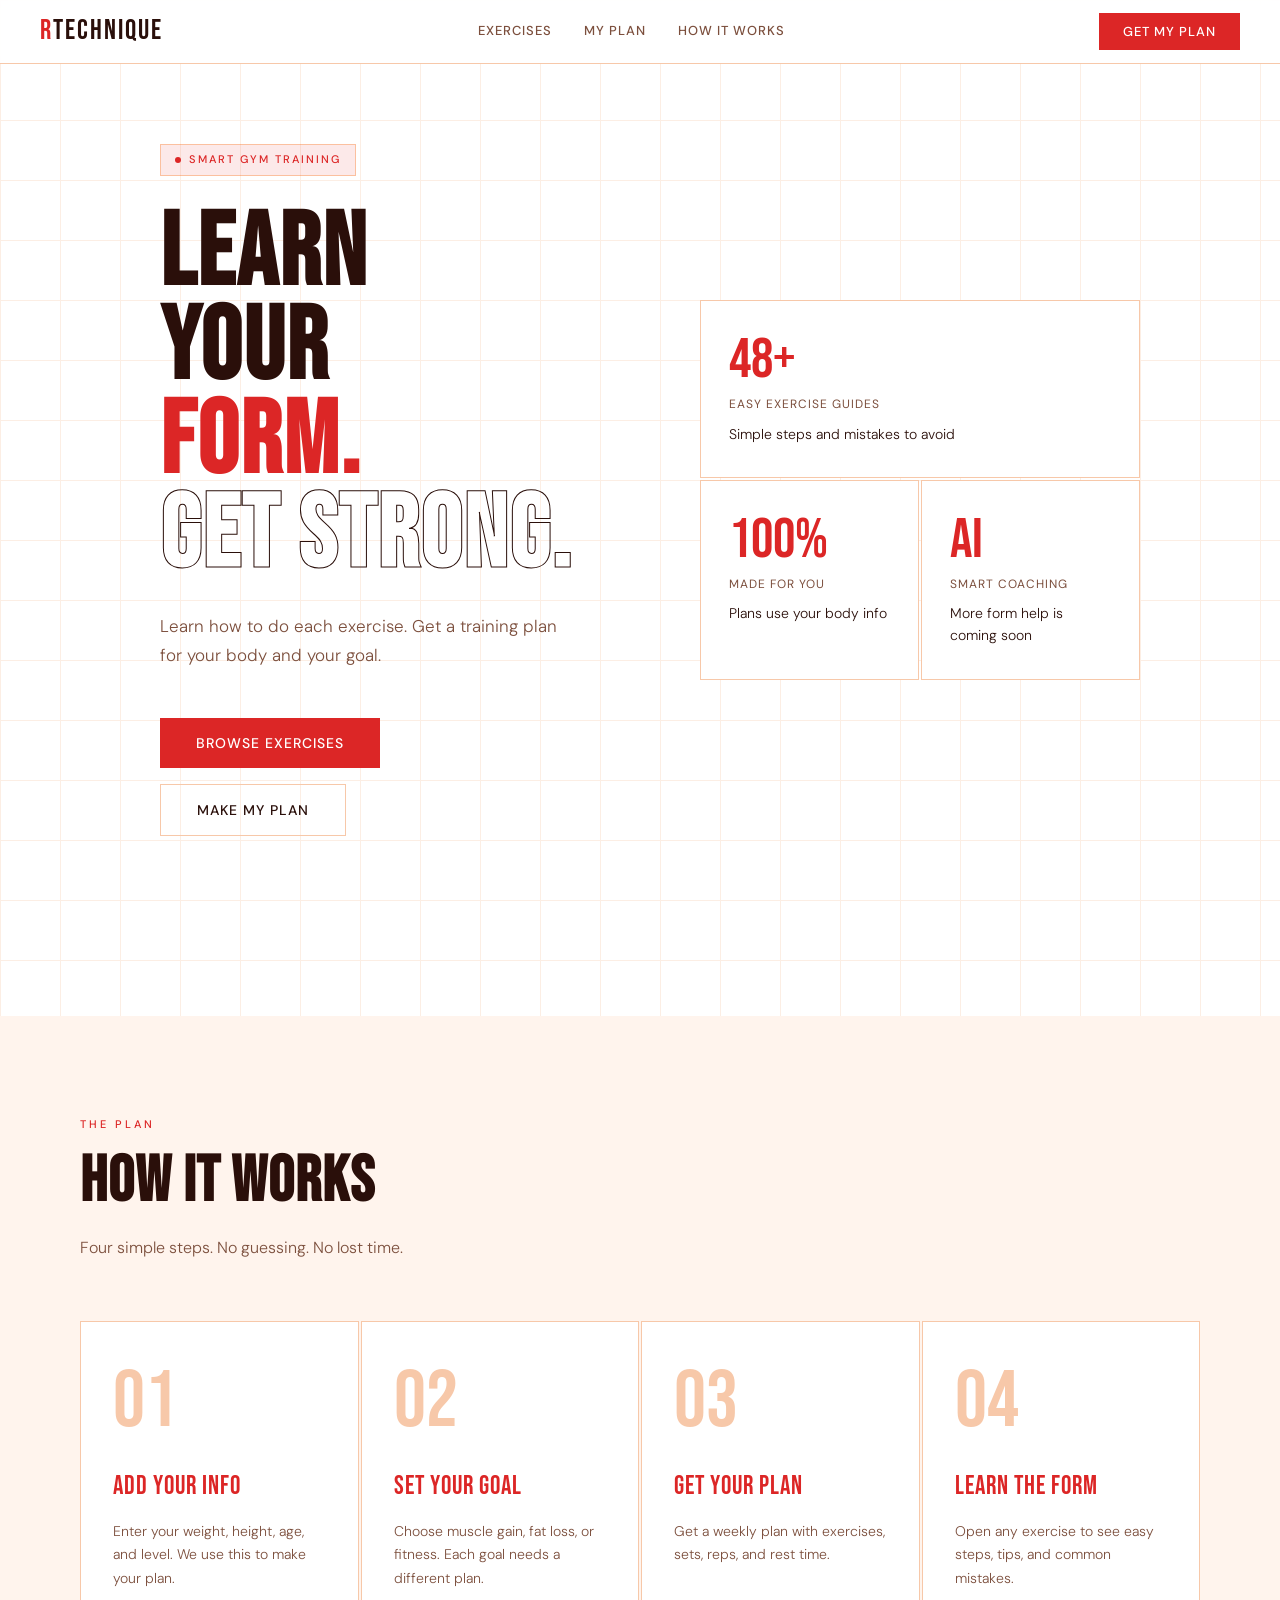
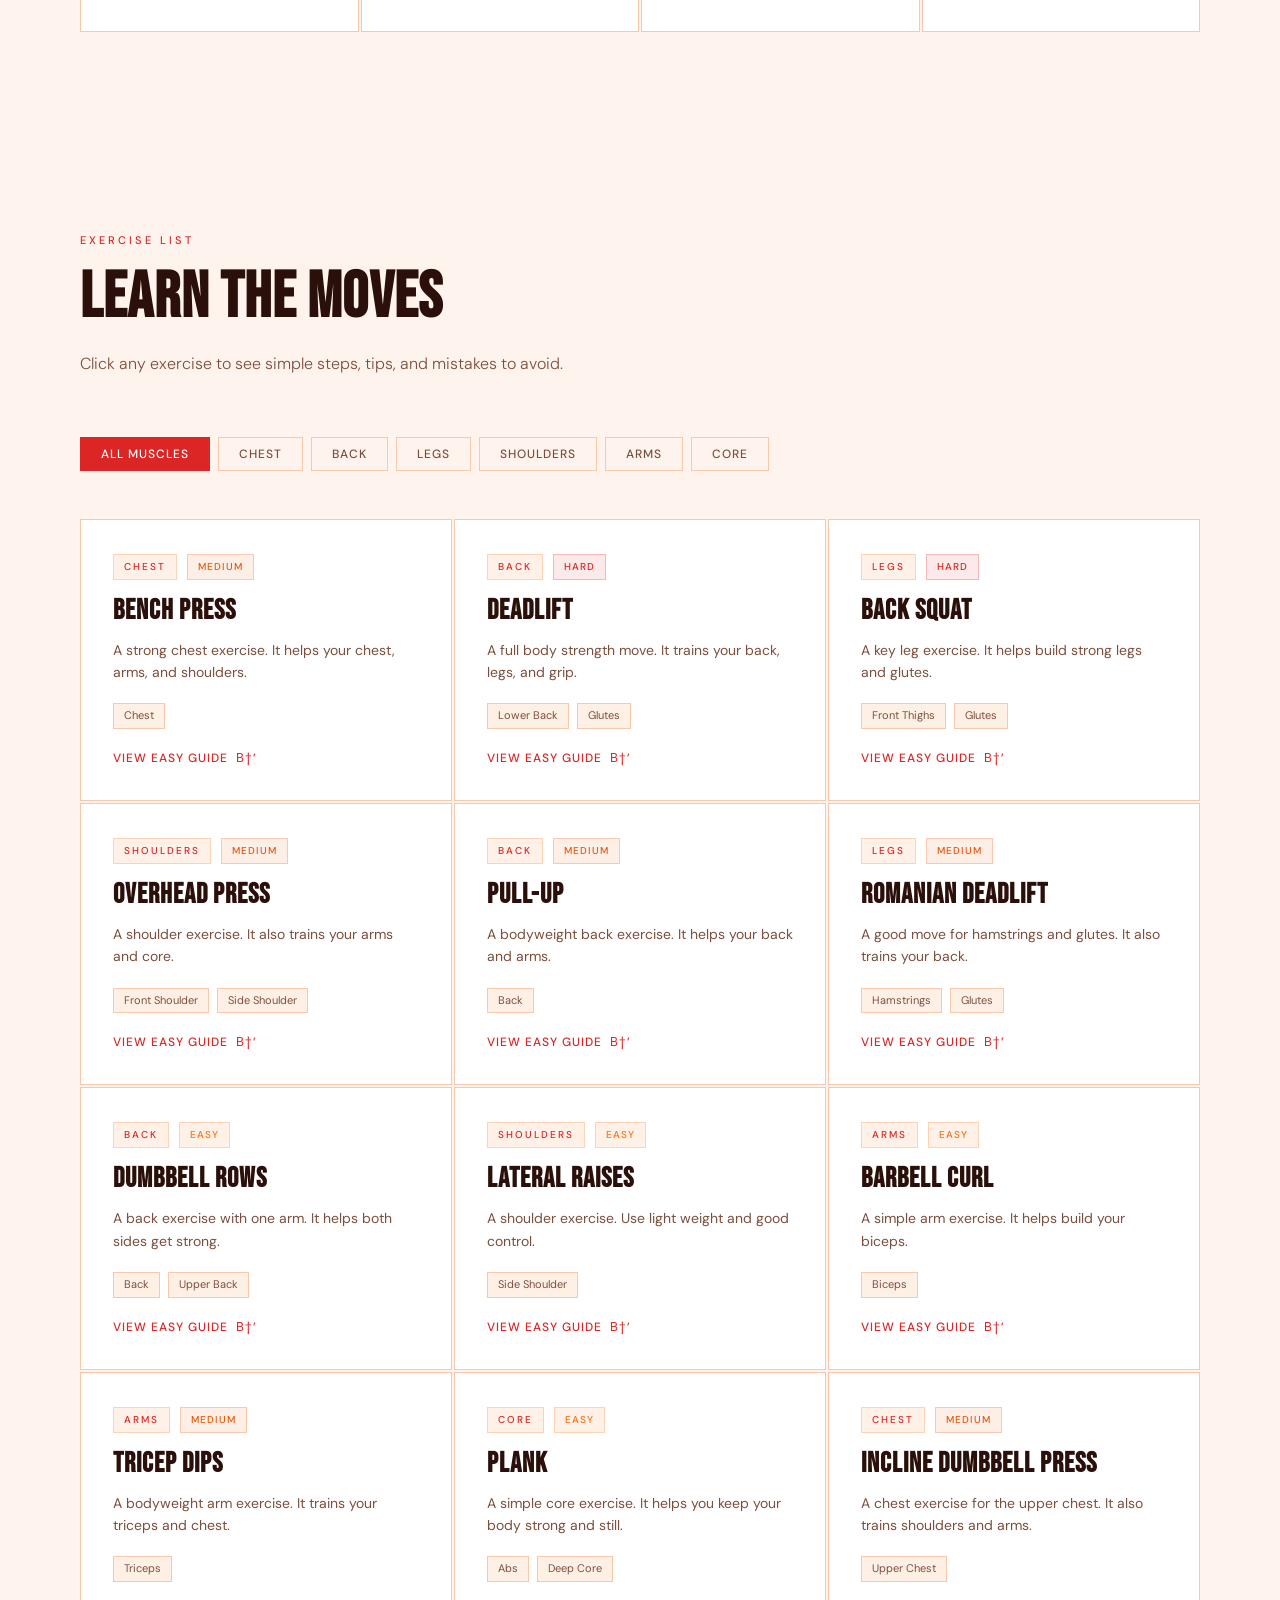
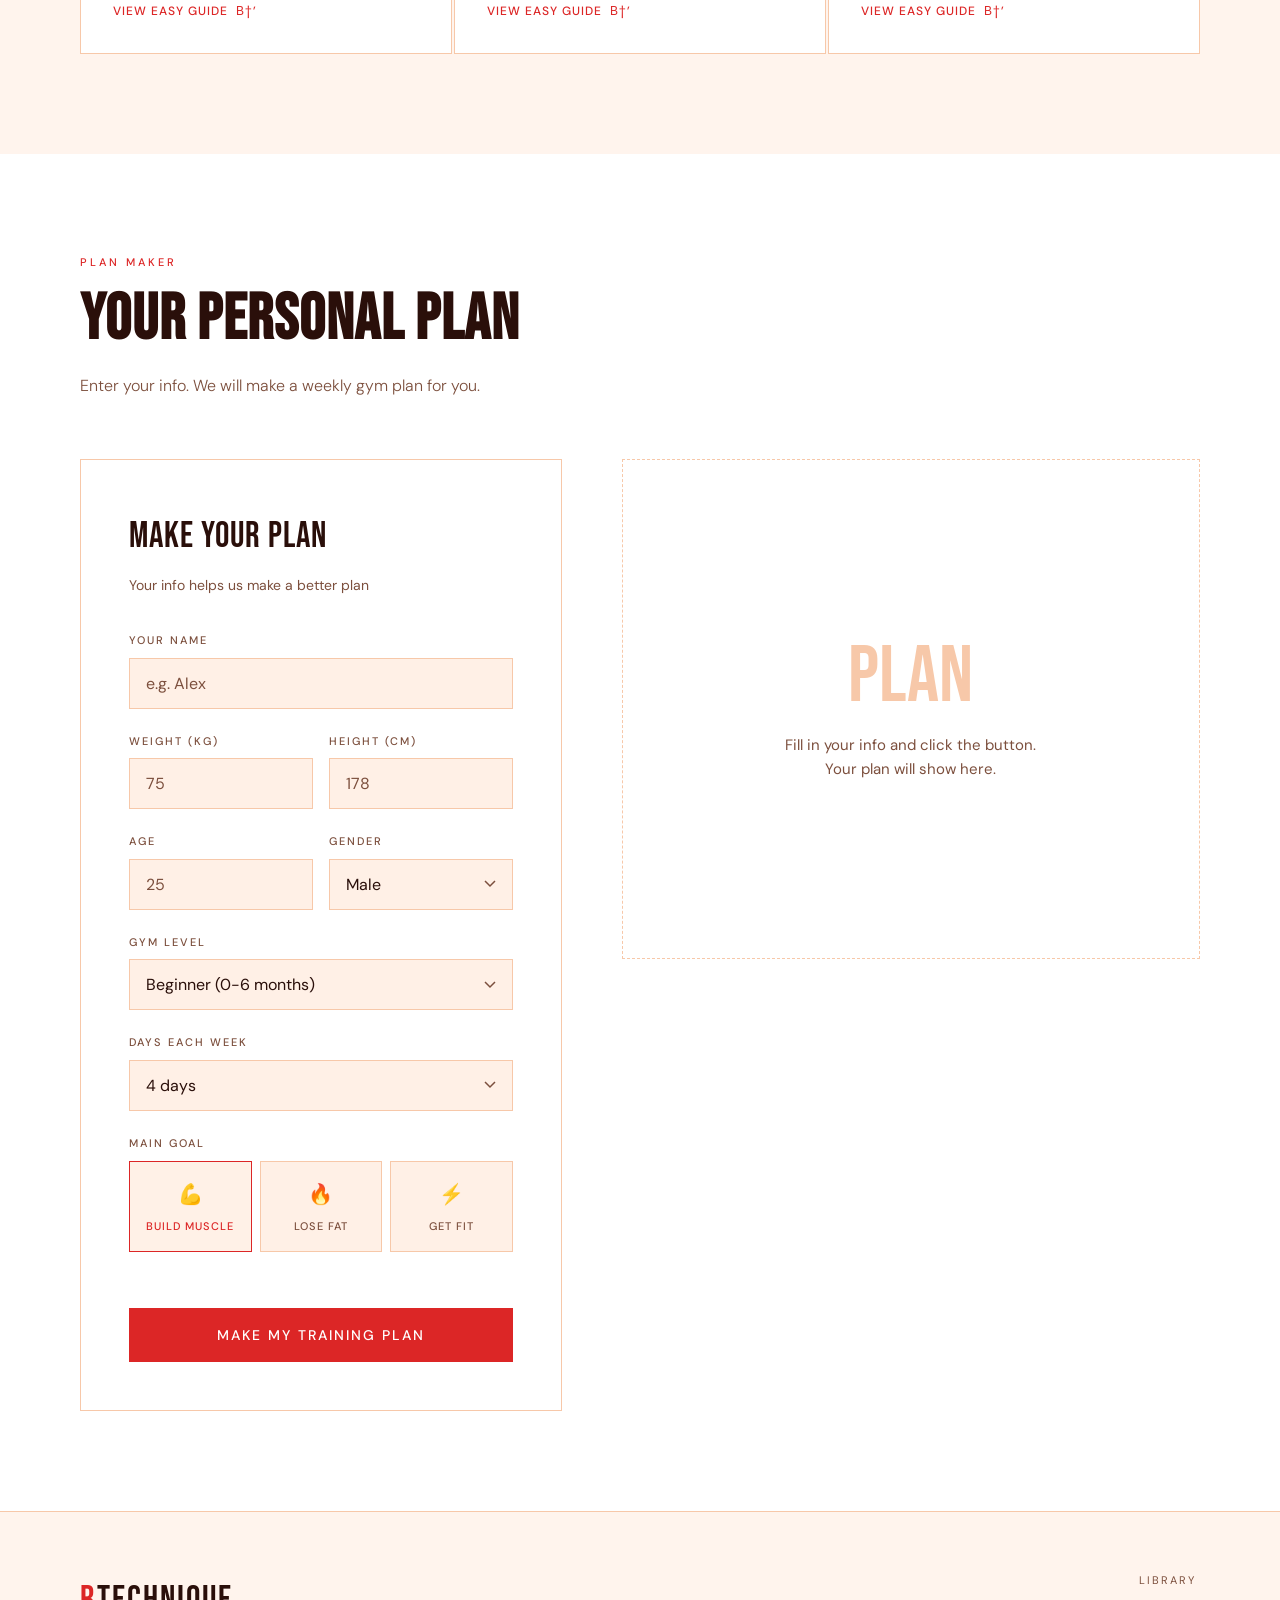
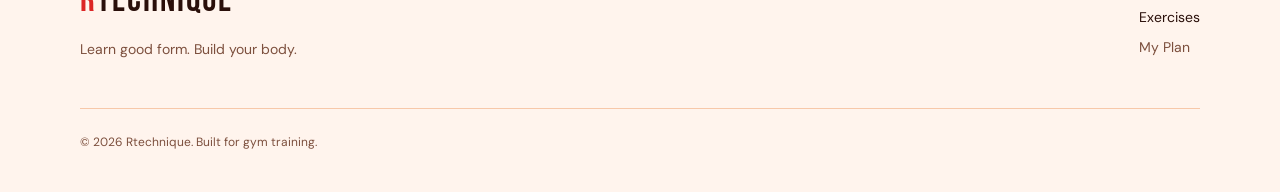
==== index.html @ fcc8ed4e "Add files via upload" ====
<!DOCTYPE html>
<html lang="en">
<head>
<meta charset="UTF-8"/>
<meta name="viewport" content="width=device-width, initial-scale=1.0"/>
<title>FORMFORGE - Learn Gym Form</title>
<link href="https://fonts.googleapis.com/css2?family=Bebas+Neue&family=DM+Sans:ital,wght@0,300;0,400;0,500;1,300&display=swap" rel="stylesheet"/>
<link href="style.css" rel = 'stylesheet'>
</head>
<body>

<!-- NAV -->
<nav>
  <div class="nav-logo">R<span>Technique</span></div>
  <div class="nav-links">
    <a href="#exercises">Exercises</a>
    <a href="#planner">My Plan</a>
    <a href="#how">How It Works</a>
  </div>
  <button class="nav-cta" onclick="document.getElementById('planner').scrollIntoView({behavior:'smooth'})">
    Get My Plan
  </button>
</nav>

<!-- HERO -->
<section id="hero">
  <div class="hero-grid-bg"></div>
  <div class="hero-left">
    <div class="hero-tag">Smart Gym Training</div>
    <h1 class="hero-headline">
      LEARN<br>
      YOUR<br>
      <span class="accent">FORM.</span><br>
      <span class="stroke">GET STRONG.</span>
    </h1>
    <p class="hero-sub">Learn how to do each exercise. Get a training plan for your body and your goal.</p>
    <div class="hero-btns">
      <button class="btn-primary" onclick="document.getElementById('exercises').scrollIntoView({behavior:'smooth'})">Browse Exercises</button>
      <button class="btn-secondary" onclick="document.getElementById('planner').scrollIntoView({behavior:'smooth'})">Make My Plan</button>
    </div>
  </div>
  <div class="hero-right">
    <div class="hero-stats">
      <div class="stat-card">
        <div class="stat-num">48+</div>
        <div class="stat-label">Easy exercise guides</div>
        <div class="stat-desc">Simple steps and mistakes to avoid</div>
      </div>
      <div class="stat-card">
        <div class="stat-num">100%</div>
        <div class="stat-label">Made for you</div>
        <div class="stat-desc">Plans use your body info</div>
      </div>
      <div class="stat-card">
        <div class="stat-num">AI</div>
        <div class="stat-label">Smart coaching</div>
        <div class="stat-desc">More form help is coming soon</div>
      </div>
    </div>
  </div>
</section>

<!-- HOW IT WORKS -->
<section id="how">
  <div class="section-tag">The Plan</div>
  <h2 class="section-title">HOW IT WORKS</h2>
  <p class="section-sub">Four simple steps. No guessing. No lost time.</p>
  <div class="steps-how">
    <div class="step-card fade-in">
      <div class="step-num">01</div>
      <div class="step-title">ADD YOUR INFO</div>
      <p class="step-desc">Enter your weight, height, age, and level. We use this to make your plan.</p>
    </div>
    <div class="step-card fade-in" style="transition-delay:.1s">
      <div class="step-num">02</div>
      <div class="step-title">SET YOUR GOAL</div>
      <p class="step-desc">Choose muscle gain, fat loss, or fitness. Each goal needs a different plan.</p>
    </div>
    <div class="step-card fade-in" style="transition-delay:.2s">
      <div class="step-num">03</div>
      <div class="step-title">GET YOUR PLAN</div>
      <p class="step-desc">Get a weekly plan with exercises, sets, reps, and rest time.</p>
    </div>
    <div class="step-card fade-in" style="transition-delay:.3s">
      <div class="step-num">04</div>
      <div class="step-title">LEARN THE FORM</div>
      <p class="step-desc">Open any exercise to see easy steps, tips, and common mistakes.</p>
    </div>
  </div>
</section>

<!-- EXERCISES -->
<section id="exercises">
  <div class="section-tag">Exercise List</div>
  <h2 class="section-title">LEARN THE MOVES</h2>
  <p class="section-sub">Click any exercise to see simple steps, tips, and mistakes to avoid.</p>
  
  <div class="muscle-filters">
    <button class="filter-btn active" data-filter="all">All Muscles</button>
    <button class="filter-btn" data-filter="chest">Chest</button>
    <button class="filter-btn" data-filter="back">Back</button>
    <button class="filter-btn" data-filter="legs">Legs</button>
    <button class="filter-btn" data-filter="shoulders">Shoulders</button>
    <button class="filter-btn" data-filter="arms">Arms</button>
    <button class="filter-btn" data-filter="core">Core</button>
  </div>

  <div class="exercise-grid" id="exerciseGrid"></div>
</section>

<!-- PLANNER -->
<section id="planner">
  <div class="section-tag">Plan Maker</div>
  <h2 class="section-title">YOUR PERSONAL PLAN</h2>
  <p class="section-sub">Enter your info. We will make a weekly gym plan for you.</p>

  <div class="planner-layout">
    <div class="planner-form">
      <div class="form-title">MAKE YOUR PLAN</div>
      <p class="form-sub">Your info helps us make a better plan</p>

      <div class="form-group">
        <label class="form-label">Your Name</label>
        <input type="text" class="form-input" id="userName" placeholder="e.g. Alex">
      </div>

      <div class="form-row">
        <div class="form-group">
          <label class="form-label">Weight (kg)</label>
          <input type="number" class="form-input" id="weight" placeholder="75" min="30" max="250">
        </div>
        <div class="form-group">
          <label class="form-label">Height (cm)</label>
          <input type="number" class="form-input" id="height" placeholder="178" min="100" max="250">
        </div>
      </div>

      <div class="form-row">
        <div class="form-group">
          <label class="form-label">Age</label>
          <input type="number" class="form-input" id="age" placeholder="25" min="14" max="90">
        </div>
        <div class="form-group">
          <label class="form-label">Gender</label>
          <select class="form-select" id="gender">
            <option value="male">Male</option>
            <option value="female">Female</option>
          </select>
        </div>
      </div>

      <div class="form-group">
        <label class="form-label">Gym Level</label>
        <select class="form-select" id="experience">
          <option value="beginner">Beginner (0-6 months)</option>
          <option value="intermediate">Middle (6 months - 2 years)</option>
          <option value="advanced">Advanced (2+ years)</option>
        </select>
      </div>

      <div class="form-group">
        <label class="form-label">Days each week</label>
        <select class="form-select" id="daysPerWeek">
          <option value="3">3 days</option>
          <option value="4" selected>4 days</option>
          <option value="5">5 days</option>
          <option value="6">6 days</option>
        </select>
      </div>

      <div class="form-group">
        <label class="form-label">Main Goal</label>
        <div class="goal-grid">
          <label class="goal-option">
            <input type="radio" name="goal" value="muscle" checked>
            <div class="goal-label">
              <span class="goal-icon">💪</span>
              <span class="goal-text">Build Muscle</span>
            </div>
          </label>
          <label class="goal-option">
            <input type="radio" name="goal" value="fat_loss">
            <div class="goal-label">
              <span class="goal-icon">🔥</span>
              <span class="goal-text">Lose Fat</span>
            </div>
          </label>
          <label class="goal-option">
            <input type="radio" name="goal" value="endurance">
            <div class="goal-label">
              <span class="goal-icon">⚡</span>
              <span class="goal-text">Get Fit</span>
            </div>
          </label>
        </div>
      </div>

      <button class="submit-btn" id="generateBtn" onclick="generatePlan()">
        MAKE MY TRAINING PLAN
      </button>
    </div>

    <div class="plan-output">
      <div class="plan-placeholder" id="planPlaceholder">
        <div class="plan-placeholder-icon">PLAN</div>
        <p class="plan-placeholder-text">Fill in your info and click the button.<br>Your plan will show here.</p>
      </div>
      <div class="loading-state" id="loadingState">
        <div class="loader"></div>
        <p class="loading-text">Making your plan...</p>
      </div>
      <div class="plan-result" id="planResult"></div>
    </div>
  </div>
</section>

<!-- EXERCISE MODAL -->
<div class="modal-overlay" id="modalOverlay" onclick="closeModal(event)">
  <div class="modal" id="modal">
    <button class="modal-close" onclick="closeModalDirect()">✕</button>
    <div id="modalContent"></div>
  </div>
</div>

<!-- FOOTER -->
<footer>
  <div class="footer-top">
    <div>
      <div class="footer-logo">R<span>Technique</span></div>
      <p class="footer-tagline">Learn good form. Build your body.</p>
    </div>
    <div style="display:flex;gap:60px;">
      <div>
        <p style="font-size:11px;letter-spacing:2px;text-transform:uppercase;color:var(--muted);margin-bottom:16px;">Library</p>
        <p style="font-size:14px;color:var(--text);margin-bottom:8px;cursor:pointer;" onclick="document.getElementById('exercises').scrollIntoView({behavior:'smooth'})">Exercises</p>
        <p style="font-size:14px;color:var(--muted);cursor:pointer;" onclick="document.getElementById('planner').scrollIntoView({behavior:'smooth'})">My Plan</p>
      </div>
    </div>
  </div>
  <div class="footer-bottom">
    <span>©️ 2026 Rtechnique. Built for gym training.</span>
  </div>
</footer>
<script src="script.js"></script>
</body>
</html>
---- style.css ----
:root {
    --black: #ffffff;
    --charcoal: #fff4ed;
    --surface: #ffffff;
    --panel: #fff0e6;
    --border: #f7c8a9;
    --accent: #dc2626;
    --accent2: #f97316;
    --text: #2a0f0a;
    --muted: #7c4f3d;
    --font-display: 'Bebas Neue', sans-serif;
    --font-body: 'DM Sans', sans-serif;
  }
  *, *::before, *::after { box-sizing: border-box; margin: 0; padding: 0; }
  html { scroll-behavior: smooth; }
  body {
    background: var(--black);
    color: var(--text);
    font-family: var(--font-body);
    font-size: 16px;
    line-height: 1.6;
    overflow-x: hidden;
  }
  ::selection { background: var(--accent); color: var(--black); }

  /* в”Ђв”Ђ NAV в”Ђв”Ђ */
  nav {
    position: fixed; top: 0; left: 0; right: 0; z-index: 100;
    display: flex; align-items: center; justify-content: space-between;
    padding: 0 40px; height: 64px;
    background: rgba(255,255,255,0.92);
    backdrop-filter: blur(12px);
    border-bottom: 1px solid var(--border);
  }
  .nav-logo {
    font-family: var(--font-display);
    font-size: 28px;
    letter-spacing: 2px;
    color: var(--accent);
  }
  .nav-logo span { color: var(--text); }
  .nav-links { display: flex; gap: 32px; }
  .nav-links a {
    color: var(--muted);
    text-decoration: none;
    font-size: 13px;
    font-weight: 500;
    letter-spacing: 1px;
    text-transform: uppercase;
    transition: color .2s;
  }
  .nav-links a:hover { color: var(--accent); }
  .nav-cta {
    background: var(--accent);
    color: var(--black);
    border: none;
    padding: 10px 24px;
    font-family: var(--font-body);
    font-size: 13px;
    font-weight: 500;
    letter-spacing: 1px;
    text-transform: uppercase;
    cursor: pointer;
    transition: transform .15s, background .2s;
  }
  .nav-cta:hover { transform: translateY(-1px); background: var(--accent2); }

  /* в”Ђв”Ђ HERO в”Ђв”Ђ */
  #hero {
    min-height: 100vh;
    display: grid;
    grid-template-columns: 1fr 1fr;
    padding-top: 64px;
    position: relative;
    overflow: hidden;
  }
  .hero-grid-bg {
    position: absolute; inset: 0;
    background-image: linear-gradient(var(--border) 1px, transparent 1px),
      linear-gradient(90deg, var(--border) 1px, transparent 1px);
    background-size: 60px 60px;
    opacity: .3;
    pointer-events: none;
  }
  .hero-left {
    display: flex; flex-direction: column; justify-content: center;
    padding: 80px 60px 80px 80px;
    position: relative; z-index: 2;
  }
  .hero-tag {
    display: inline-flex; align-items: center; gap: 8px;
    background: rgba(220,38,38,.1);
    border: 1px solid rgba(249,115,22,.35);
    color: var(--accent);
    font-size: 11px; font-weight: 500;
    letter-spacing: 2px; text-transform: uppercase;
    padding: 6px 14px;
    width: fit-content;
    margin-bottom: 32px;
  }
  .hero-tag::before {
    content: ''; width: 6px; height: 6px;
    background: var(--accent); border-radius: 50%;
    animation: pulse 2s infinite;
  }
  @keyframes pulse { 0%,100%{opacity:1;transform:scale(1)} 50%{opacity:.5;transform:scale(1.3)} }
  .hero-headline {
    font-family: var(--font-display);
    font-size: clamp(64px, 8vw, 110px);
    line-height: .92;
    letter-spacing: 2px;
    margin-bottom: 28px;
  }
  .hero-headline .accent { color: var(--accent); }
  .hero-headline .stroke {
    -webkit-text-stroke: 1px var(--text);
    color: transparent;
  }
  .hero-sub {
    font-size: 17px; font-weight: 300;
    color: var(--muted);
    max-width: 420px;
    margin-bottom: 48px;
    line-height: 1.7;
  }
  .hero-btns { display: flex; gap: 16px; flex-wrap: wrap; }
  .btn-primary {
    background: var(--accent);
    color: var(--black);
    border: none;
    padding: 16px 36px;
    font-family: var(--font-body);
    font-size: 14px; font-weight: 500;
    letter-spacing: 1px; text-transform: uppercase;
    cursor: pointer;
    transition: transform .15s, box-shadow .2s;
  }
  .btn-primary:hover { transform: translateY(-2px); box-shadow: 0 8px 24px rgba(249,115,22,.28); }
  .btn-secondary {
    background: transparent;
    color: var(--text);
    border: 1px solid var(--border);
    padding: 16px 36px;
    font-family: var(--font-body);
    font-size: 14px; font-weight: 500;
    letter-spacing: 1px; text-transform: uppercase;
    cursor: pointer;
    transition: border-color .2s, color .2s;
  }
  .btn-secondary:hover { border-color: var(--text); }
  .hero-right {
    position: relative; z-index: 2;
    display: flex; align-items: center; justify-content: center;
    padding: 80px 40px;
  }
  .hero-stats {
    display: grid; grid-template-columns: 1fr 1fr;
    gap: 2px;
    width: 100%; max-width: 440px;
  }
  .stat-card {
    background: var(--surface);
    padding: 32px 28px;
    border: 1px solid var(--border);
    transition: border-color .3s;
  }
  .stat-card:hover { border-color: var(--accent); }
  .stat-card:first-child { grid-column: span 2; }
  .stat-num {
    font-family: var(--font-display);
    font-size: 56px;
    color: var(--accent);
    line-height: 1;
    margin-bottom: 6px;
  }
  .stat-label { font-size: 12px; color: var(--muted); letter-spacing: 1px; text-transform: uppercase; }
  .stat-desc { font-size: 14px; color: var(--text); margin-top: 8px; font-weight: 300; }

  /* в”Ђв”Ђ SECTIONS в”Ђв”Ђ */
  section { padding: 100px 80px; }
  .section-tag {
    font-size: 11px; font-weight: 500;
    letter-spacing: 3px; text-transform: uppercase;
    color: var(--accent);
    margin-bottom: 16px;
  }
  .section-title {
    font-family: var(--font-display);
    font-size: clamp(40px, 5vw, 70px);
    line-height: 1;
    letter-spacing: 1px;
    margin-bottom: 20px;
  }
  .section-sub {
    font-size: 16px; font-weight: 300;
    color: var(--muted);
    max-width: 520px;
    margin-bottom: 60px;
    line-height: 1.7;
  }

  /* в”Ђв”Ђ MUSCLE MAP FILTER в”Ђв”Ђ */
  .muscle-filters {
    display: flex; gap: 8px; flex-wrap: wrap;
    margin-bottom: 48px;
  }
  .filter-btn {
    background: transparent;
    border: 1px solid var(--border);
    color: var(--muted);
    padding: 8px 20px;
    font-family: var(--font-body);
    font-size: 12px; font-weight: 500;
    letter-spacing: 1px; text-transform: uppercase;
    cursor: pointer;
    transition: all .2s;
  }
  .filter-btn:hover, .filter-btn.active {
    background: var(--accent);
    border-color: var(--accent);
    color: var(--black);
  }

  /* в”Ђв”Ђ EXERCISE CARDS в”Ђв”Ђ */
  #exercises { background: var(--charcoal); }
  .exercise-grid {
    display: grid;
    grid-template-columns: repeat(auto-fill, minmax(320px, 1fr));
    gap: 2px;
  }
  .exercise-card {
    background: var(--surface);
    border: 1px solid var(--border);
    padding: 32px;
    cursor: pointer;
    transition: border-color .25s, transform .2s;
    position: relative;
    overflow: hidden;
  }
  .exercise-card::before {
    content: '';
    position: absolute; top: 0; left: 0; right: 0; height: 2px;
    background: var(--accent);
    transform: scaleX(0); transform-origin: left;
    transition: transform .3s;
  }
  .exercise-card:hover { border-color: rgba(249,115,22,.45); transform: translateY(-2px); }
  .exercise-card:hover::before { transform: scaleX(1); }
  .card-muscle {
    display: inline-block;
    font-size: 10px; font-weight: 500;
    letter-spacing: 2px; text-transform: uppercase;
    color: var(--accent);
    background: rgba(249,115,22,.1);
    border: 1px solid rgba(249,115,22,.24);
    padding: 4px 10px;
    margin-bottom: 16px;
  }
  .card-difficulty {
    display: inline-block;
    font-size: 10px; font-weight: 500;
    letter-spacing: 1px; text-transform: uppercase;
    padding: 4px 10px;
    margin-bottom: 16px;
    margin-left: 6px;
  }
  .diff-beginner { color: #f97316; background: rgba(249,115,22,.1); border: 1px solid rgba(249,115,22,.25); }
  .diff-intermediate { color: #ea580c; background: rgba(234,88,12,.1); border: 1px solid rgba(234,88,12,.25); }
  .diff-advanced { color: #dc2626; background: rgba(220,38,38,.1); border: 1px solid rgba(220,38,38,.25); }
  .card-title {
    font-family: var(--font-display);
    font-size: 28px; letter-spacing: 1px;
    margin-bottom: 12px; line-height: 1.1;
  }
  .card-desc { font-size: 14px; color: var(--muted); line-height: 1.6; margin-bottom: 20px; }
  .card-muscles {
    display: flex; gap: 8px; flex-wrap: wrap;
    margin-bottom: 20px;
  }
  .muscle-tag {
    font-size: 11px; color: var(--muted);
    background: var(--panel);
    border: 1px solid var(--border);
    padding: 3px 10px;
  }
  .card-cta {
    display: flex; align-items: center; gap: 8px;
    font-size: 12px; font-weight: 500;
    letter-spacing: 1px; text-transform: uppercase;
    color: var(--accent);
  }
  .card-cta::after {
    content: 'в†’';
    transition: transform .2s;
  }
  .exercise-card:hover .card-cta::after { transform: translateX(4px); }

  /* в”Ђв”Ђ EXERCISE MODAL в”Ђв”Ђ */
  .modal-overlay {
    display: none;
    position: fixed; inset: 0; z-index: 200;
    background: rgba(0,0,0,.85);
    backdrop-filter: blur(8px);
    overflow-y: auto;
    padding: 40px 20px;
  }
  .modal-overlay.open { display: flex; align-items: flex-start; justify-content: center; }
  .modal {
    background: var(--surface);
    border: 1px solid var(--border);
    width: 100%; max-width: 800px;
    position: relative;
    animation: modalIn .3s ease;
  }
  @keyframes modalIn { from{opacity:0;transform:translateY(20px)} to{opacity:1;transform:translateY(0)} }
  .modal-close {
    position: absolute; top: 20px; right: 20px;
    background: var(--panel); border: 1px solid var(--border);
    color: var(--text); font-size: 18px;
    width: 40px; height: 40px;
    display: flex; align-items: center; justify-content: center;
    cursor: pointer; transition: background .2s;
    z-index: 1;
  }
  .modal-close:hover { background: var(--accent); color: var(--black); }
  .modal-header {
    padding: 48px 48px 32px;
    border-bottom: 1px solid var(--border);
  }
  .modal-title {
    font-family: var(--font-display);
    font-size: 52px; letter-spacing: 2px;
    line-height: 1; margin-bottom: 16px;
  }
  .modal-meta { display: flex; gap: 12px; flex-wrap: wrap; margin-bottom: 12px; }
  .modal-body { padding: 40px 48px; }
  .modal-section { margin-bottom: 36px; }
  .modal-section-title {
    font-size: 11px; font-weight: 500;
    letter-spacing: 3px; text-transform: uppercase;
    color: var(--accent);
    margin-bottom: 16px;
    padding-bottom: 8px;
    border-bottom: 1px solid var(--border);
  }
  .steps-list { list-style: none; counter-reset: steps; }
  .steps-list li {
    counter-increment: steps;
    display: flex; gap: 20px;
    padding: 16px 0;
    border-bottom: 1px solid var(--border);
    font-size: 15px; font-weight: 300;
    color: var(--text); line-height: 1.6;
  }
  .steps-list li:last-child { border-bottom: none; }
  .steps-list li::before {
    content: counter(steps, decimal-leading-zero);
    font-family: var(--font-display);
    font-size: 24px;
    color: var(--accent);
    flex-shrink: 0; min-width: 32px;
  }
  .tips-grid { display: grid; grid-template-columns: 1fr 1fr; gap: 12px; }
  .tip-item {
    background: var(--panel);
    border: 1px solid var(--border);
    border-left: 3px solid var(--accent);
    padding: 16px 20px;
    font-size: 14px; font-weight: 300;
    color: var(--muted); line-height: 1.5;
  }
  .common-mistakes { display: flex; flex-direction: column; gap: 10px; }
  .mistake-item {
    display: flex; align-items: flex-start; gap: 14px;
    background: rgba(220,38,38,.05);
    border: 1px solid rgba(220,38,38,.15);
    padding: 14px 18px;
    font-size: 14px; font-weight: 300;
    color: var(--muted); line-height: 1.5;
  }
  .mistake-item::before {
    content: 'вњ•';
    color: var(--accent);
    font-weight: 500;
    flex-shrink: 0;
  }
  .muscles-breakdown {
    display: grid; grid-template-columns: 1fr 1fr; gap: 20px;
  }
  .muscle-group-card {
    background: var(--panel);
    border: 1px solid var(--border);
    padding: 20px;
  }
  .muscle-group-label {
    font-size: 10px; font-weight: 500;
    letter-spacing: 2px; text-transform: uppercase;
    color: var(--muted); margin-bottom: 12px;
  }
  .muscle-group-name {
    font-family: var(--font-display);
    font-size: 22px; color: var(--accent);
  }
  .muscle-secondary { color: var(--text); font-size: 13px; margin-top: 6px; }

  /* в”Ђв”Ђ PLAN GENERATOR в”Ђв”Ђ */
  #planner { background: var(--black); }
  .planner-layout {
    display: grid;
    grid-template-columns: 1fr 1.2fr;
    gap: 60px;
    align-items: start;
  }
  .planner-form {
    background: var(--surface);
    border: 1px solid var(--border);
    padding: 48px;
  }
  .form-title {
    font-family: var(--font-display);
    font-size: 36px; letter-spacing: 1px;
    margin-bottom: 8px;
  }
  .form-sub { font-size: 14px; color: var(--muted); margin-bottom: 36px; }
  .form-group { margin-bottom: 24px; }
  .form-label {
    display: block;
    font-size: 11px; font-weight: 500;
    letter-spacing: 2px; text-transform: uppercase;
    color: var(--muted);
    margin-bottom: 8px;
  }
  .form-input {
    width: 100%;
    background: var(--panel);
    border: 1px solid var(--border);
    color: var(--text);
    font-family: var(--font-body);
    font-size: 16px;
    padding: 14px 16px;
    outline: none;
    transition: border-color .2s;
    appearance: none;
  }
  .form-input:focus { border-color: var(--accent); }
  .form-input::placeholder { color: var(--muted); }
  .form-row { display: grid; grid-template-columns: 1fr 1fr; gap: 16px; }
  .form-select {
    width: 100%;
    background: var(--panel);
    border: 1px solid var(--border);
    color: var(--text);
    font-family: var(--font-body);
    font-size: 16px;
    padding: 14px 16px;
    outline: none;
    transition: border-color .2s;
    appearance: none;
    cursor: pointer;
    background-image: url("data:image/svg+xml,%3Csvg xmlns='http://www.w3.org/2000/svg' width='12' height='8' viewBox='0 0 12 8'%3E%3Cpath d='M1 1l5 5 5-5' stroke='%237c4f3d' stroke-width='1.5' fill='none'/%3E%3C/svg%3E");
    background-repeat: no-repeat;
    background-position: right 16px center;
  }
  .form-select:focus { border-color: var(--accent); }
  .form-select option { background: var(--panel); }
  .goal-grid { display: grid; grid-template-columns: 1fr 1fr 1fr; gap: 8px; }
  .goal-option { position: relative; }
  .goal-option input { position: absolute; opacity: 0; pointer-events: none; }
  .goal-label {
    display: flex; flex-direction: column; align-items: center;
    gap: 8px;
    background: var(--panel);
    border: 1px solid var(--border);
    padding: 16px 8px;
    cursor: pointer;
    transition: all .2s;
    text-align: center;
  }
  .goal-icon { font-size: 20px; }
  .goal-text { font-size: 11px; font-weight: 500; letter-spacing: 1px; text-transform: uppercase; color: var(--muted); }
  .goal-option input:checked + .goal-label {
    border-color: var(--accent);
    background: rgba(249,115,22,.1);
  }
  .goal-option input:checked + .goal-label .goal-text { color: var(--accent); }
  .submit-btn {
    width: 100%;
    background: var(--accent);
    color: var(--black);
    border: none;
    padding: 18px;
    font-family: var(--font-body);
    font-size: 14px; font-weight: 500;
    letter-spacing: 2px; text-transform: uppercase;
    cursor: pointer;
    margin-top: 32px;
    transition: transform .15s, box-shadow .2s;
    position: relative;
    overflow: hidden;
  }
  .submit-btn:hover { transform: translateY(-2px); box-shadow: 0 8px 30px rgba(249,115,22,.3); }
  .submit-btn:disabled { opacity: .5; cursor: not-allowed; transform: none; box-shadow: none; }

  /* Plan Output */
  .plan-output {
    min-height: 500px;
    display: flex; flex-direction: column;
  }
  .plan-placeholder {
    display: flex; flex-direction: column;
    align-items: center; justify-content: center;
    flex: 1;
    border: 1px dashed var(--border);
    padding: 60px 40px;
    text-align: center;
    gap: 16px;
  }
  .plan-placeholder-icon {
    font-family: var(--font-display);
    font-size: 80px; color: var(--border);
    line-height: 1;
  }
  .plan-placeholder-text { font-size: 15px; color: var(--muted); }
  .plan-result { display: none; }
  .plan-result.visible { display: block; }
  .plan-header {
    background: var(--accent);
    color: var(--black);
    padding: 32px 36px;
    margin-bottom: 2px;
  }
  .plan-user-name {
    font-family: var(--font-display);
    font-size: 42px; letter-spacing: 1px;
    line-height: 1;
  }
  .plan-meta-row {
    display: flex; gap: 24px; margin-top: 12px;
    font-size: 12px; font-weight: 500;
    letter-spacing: 1px; text-transform: uppercase;
  }
  .plan-stats-row {
    display: grid; grid-template-columns: repeat(4, 1fr);
    gap: 2px; margin-bottom: 2px;
  }
  .plan-stat {
    background: var(--surface);
    border: 1px solid var(--border);
    padding: 20px;
    text-align: center;
  }
  .plan-stat-num {
    font-family: var(--font-display);
    font-size: 32px; color: var(--accent);
    line-height: 1;
  }
  .plan-stat-label { font-size: 11px; color: var(--muted); letter-spacing: 1px; text-transform: uppercase; margin-top: 4px; }
  .week-plan { background: var(--surface); border: 1px solid var(--border); }
  .week-day {
    border-bottom: 1px solid var(--border);
    overflow: hidden;
  }
  .week-day:last-child { border-bottom: none; }
  .day-header {
    display: flex; align-items: center; justify-content: space-between;
    padding: 16px 24px;
    cursor: pointer;
    transition: background .2s;
  }
  .day-header:hover { background: var(--panel); }
  .day-name {
    font-family: var(--font-display);
    font-size: 22px; letter-spacing: 1px;
  }
  .day-focus {
    font-size: 12px; color: var(--muted);
    letter-spacing: 1px; text-transform: uppercase;
  }
  .day-toggle {
    color: var(--accent); font-size: 18px;
    transition: transform .2s;
  }
  .day-toggle.open { transform: rotate(45deg); }
  .day-exercises {
    display: none;
    padding: 0 24px 20px;
  }
  .day-exercises.open { display: block; }
  .day-exercise-item {
    display: flex; align-items: center; justify-content: space-between;
    padding: 12px 0;
    border-bottom: 1px solid var(--border);
    font-size: 14px;
  }
  .day-exercise-item:last-child { border-bottom: none; }
  .day-ex-name { font-weight: 500; }
  .day-ex-sets {
    font-size: 12px; color: var(--muted);
    background: var(--panel);
    border: 1px solid var(--border);
    padding: 4px 10px;
  }
  .ai-note {
    background: rgba(249,115,22,.06);
    border: 1px solid rgba(249,115,22,.22);
    border-left: 3px solid var(--accent);
    padding: 20px 24px;
    margin-top: 2px;
    font-size: 14px; font-weight: 300;
    color: var(--muted); line-height: 1.7;
  }
  .ai-note strong { color: var(--accent); font-weight: 500; }

  /* Loading */
  .loading-state {
    display: none;
    flex-direction: column; align-items: center; justify-content: center;
    min-height: 400px; gap: 20px;
    border: 1px solid var(--border);
  }
  .loading-state.visible { display: flex; }
  .loader {
    width: 48px; height: 48px;
    border: 2px solid var(--border);
    border-top-color: var(--accent);
    border-radius: 50%;
    animation: spin 1s linear infinite;
  }
  @keyframes spin { to { transform: rotate(360deg); } }
  .loading-text {
    font-size: 13px; color: var(--muted);
    letter-spacing: 2px; text-transform: uppercase;
  }

  /* в”Ђв”Ђ HOW IT WORKS в”Ђв”Ђ */
  #how { background: var(--charcoal); }
  .steps-how {
    display: grid; grid-template-columns: repeat(4, 1fr);
    gap: 2px;
  }
  .step-card {
    background: var(--surface);
    border: 1px solid var(--border);
    padding: 40px 32px;
    position: relative;
  }
  .step-num {
    font-family: var(--font-display);
    font-size: 80px; color: var(--border);
    line-height: 1; margin-bottom: 24px;
  }
  .step-title {
    font-family: var(--font-display);
    font-size: 26px; letter-spacing: 1px;
    margin-bottom: 12px; color: var(--accent);
  }
  .step-desc { font-size: 14px; color: var(--muted); line-height: 1.7; font-weight: 300; }

  /* в”Ђв”Ђ FOOTER в”Ђв”Ђ */
  footer {
    background: var(--charcoal);
    border-top: 1px solid var(--border);
    padding: 60px 80px 40px;
  }
  .footer-top { display: flex; justify-content: space-between; margin-bottom: 48px; }
  .footer-logo {
    font-family: var(--font-display);
    font-size: 36px; letter-spacing: 2px;
    color: var(--accent);
  }
  .footer-logo span { color: var(--text); }
  .footer-tagline { font-size: 14px; color: var(--muted); margin-top: 8px; }
  .footer-bottom {
    display: flex; justify-content: space-between; align-items: center;
    border-top: 1px solid var(--border);
    padding-top: 24px;
    font-size: 12px; color: var(--muted);
  }

  /* в”Ђв”Ђ MODAL VIDEO в”Ђв”Ђ */
  .modal-video-wrap {
    padding: 0 36px 28px;
    border-bottom: 1px solid var(--border);
    margin-bottom: 4px;
  }
  .modal-video-label {
    font-size: 10px;
    font-weight: 500;
    letter-spacing: 2px;
    text-transform: uppercase;
    color: var(--accent);
    margin-bottom: 12px;
  }
  .modal-video-container {
    position: relative;
    width: 100%;
    padding-bottom: 56.25%; /* 16:9 */
    height: 0;
    overflow: hidden;
    border: 1px solid var(--border);
    background: #000;
  }
  .modal-video-container iframe {
    position: absolute;
    top: 0; left: 0;
    width: 100%; height: 100%;
    border: none;
  }

  /* Scrollbar */
  ::-webkit-scrollbar { width: 6px; }
  ::-webkit-scrollbar-track { background: var(--black); }
  ::-webkit-scrollbar-thumb { background: var(--border); }

  /* Animations on scroll */
  .fade-in {
    opacity: 0; transform: translateY(24px);
    transition: opacity .6s ease, transform .6s ease;
  }
  .fade-in.visible { opacity: 1; transform: translateY(0); }

  @media (max-width: 900px) {
    #hero { grid-template-columns: 1fr; }
    .hero-right { display: none; }
    section { padding: 60px 24px; }
    nav { padding: 0 20px; }
    .nav-links { display: none; }
    .planner-layout { grid-template-columns: 1fr; }
    .tips-grid, .muscles-breakdown { grid-template-columns: 1fr; }
    .steps-how { grid-template-columns: 1fr 1fr; }
    .plan-stats-row { grid-template-columns: 1fr 1fr; }
    footer { padding: 40px 24px; }
    .footer-top { flex-direction: column; gap: 32px; }
  }
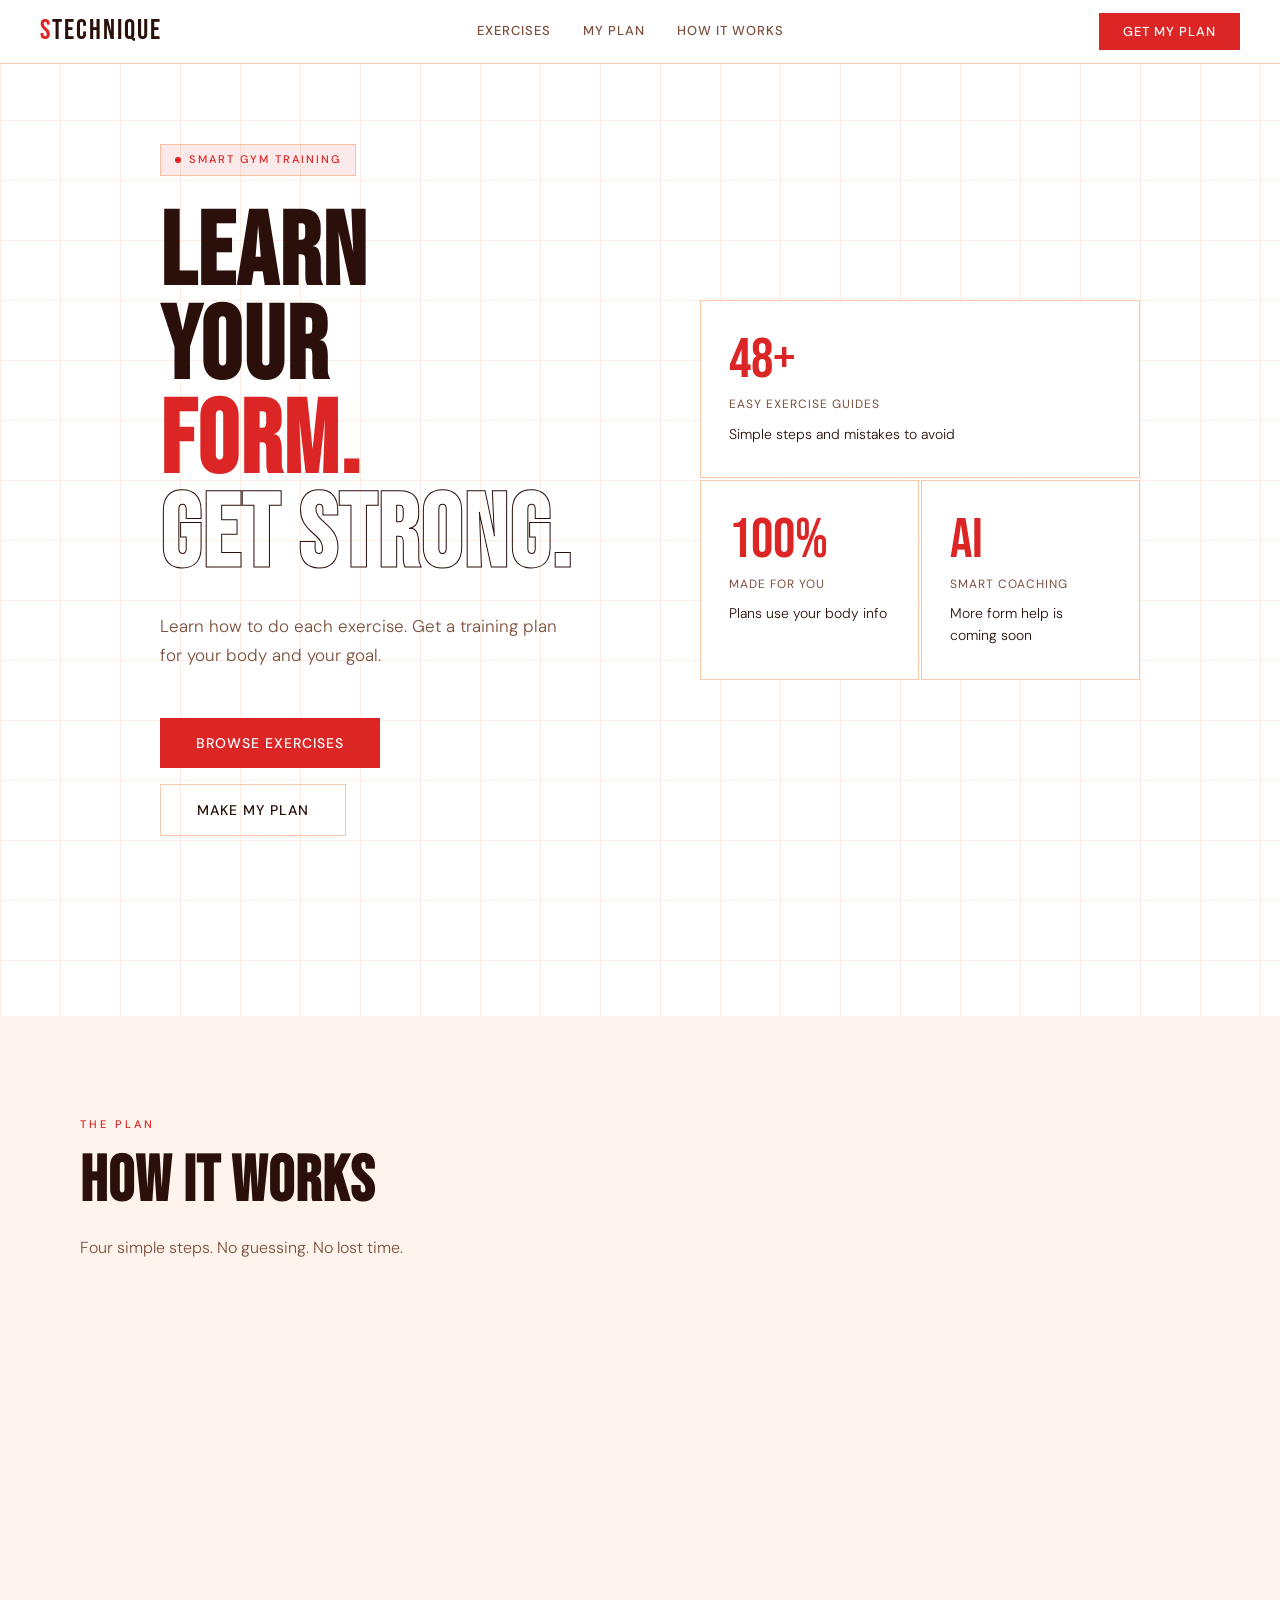
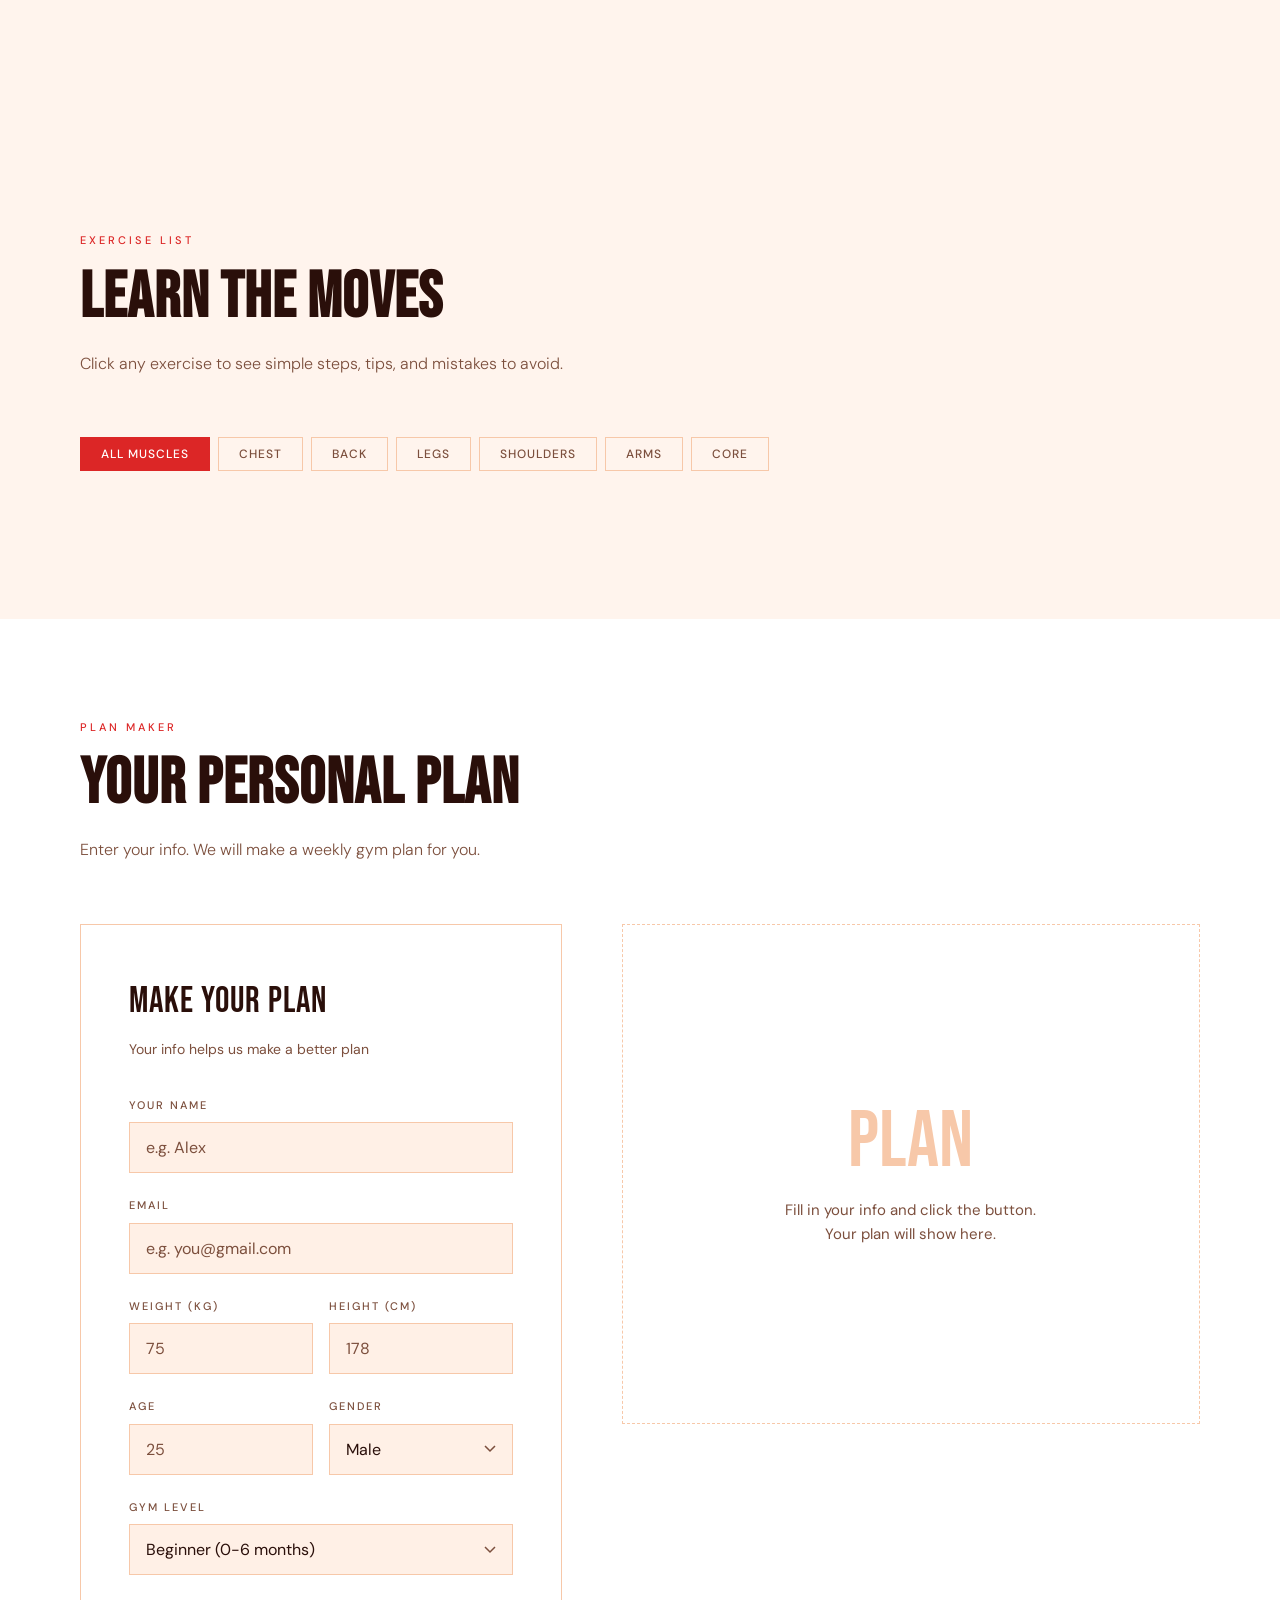
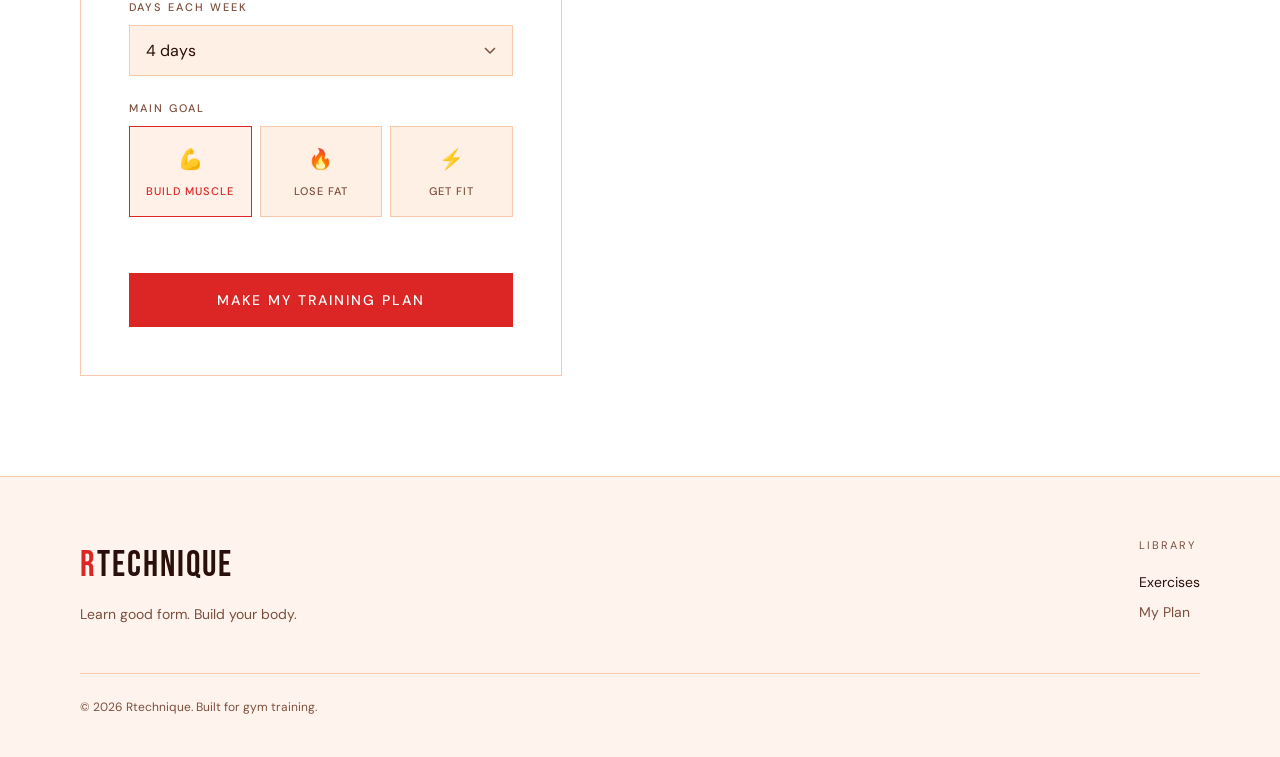
==== commit d0fee9e8: "index.html" ====
--- a/index.html
+++ b/index.html
@@ -3,7 +3,7 @@
 <head>
 <meta charset="UTF-8"/>
 <meta name="viewport" content="width=device-width, initial-scale=1.0"/>
-<title>FORMFORGE - Learn Gym Form</title>
+<title>Rtechnique - Learn Gym Form</title>
 <link href="https://fonts.googleapis.com/css2?family=Bebas+Neue&family=DM+Sans:ital,wght@0,300;0,400;0,500;1,300&display=swap" rel="stylesheet"/>
 <link href="style.css" rel = 'stylesheet'>
 </head>
@@ -11,7 +11,7 @@
 
 <!-- NAV -->
 <nav>
-  <div class="nav-logo">R<span>Technique</span></div>
+  <div class="nav-logo">S<span>Technique</span></div>
   <div class="nav-links">
     <a href="#exercises">Exercises</a>
     <a href="#planner">My Plan</a>
@@ -122,6 +122,10 @@
       <div class="form-group">
         <label class="form-label">Your Name</label>
         <input type="text" class="form-input" id="userName" placeholder="e.g. Alex">
+      </div>
+      <div class="form-group">
+        <label class="form-label">Email</label>
+        <input type="email" class="form-input" id="email" placeholder="e.g. you@gmail.com">
       </div>
 
       <div class="form-row">
@@ -242,5 +246,7 @@
   </div>
 </footer>
 <script src="script.js"></script>
+<script>
+</script>
 </body>
-</html>+</html>
--- a/style.css
+++ b/style.css
@@ -332,6 +332,24 @@
     font-size: 52px; letter-spacing: 2px;
     line-height: 1; margin-bottom: 16px;
   }
+  .modal-form-check {
+    background: var(--accent);
+    color: var(--black);
+    border: none;
+    padding: 12px 20px;
+    margin-top: 22px;
+    font-family: var(--font-body);
+    font-size: 12px;
+    font-weight: 500;
+    letter-spacing: 1px;
+    text-transform: uppercase;
+    cursor: pointer;
+    transition: transform .15s, box-shadow .2s;
+  }
+  .modal-form-check:hover {
+    transform: translateY(-1px);
+    box-shadow: 0 8px 24px rgba(249,115,22,.25);
+  }
   .modal-meta { display: flex; gap: 12px; flex-wrap: wrap; margin-bottom: 12px; }
   .modal-body { padding: 40px 48px; }
   .modal-section { margin-bottom: 36px; }
@@ -731,4 +749,4 @@
     .plan-stats-row { grid-template-columns: 1fr 1fr; }
     footer { padding: 40px 24px; }
     .footer-top { flex-direction: column; gap: 32px; }
-  }+  }
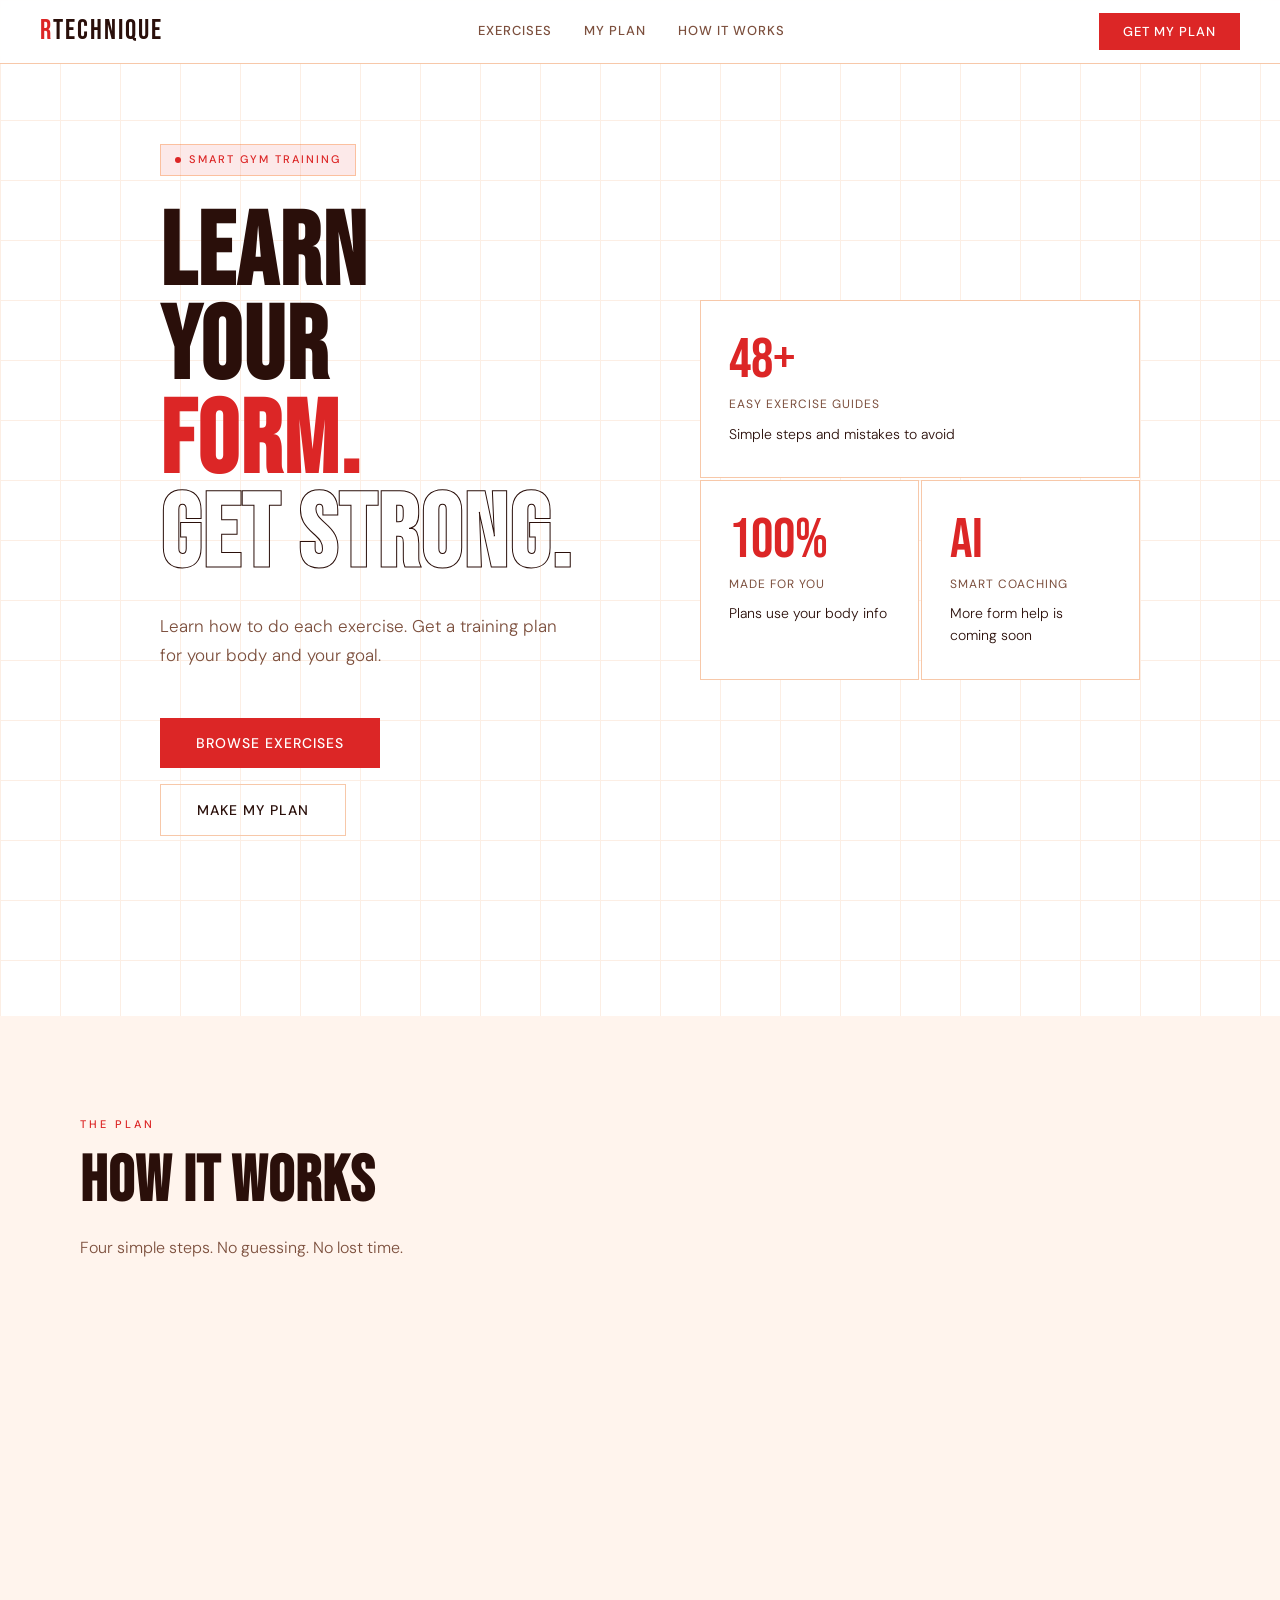
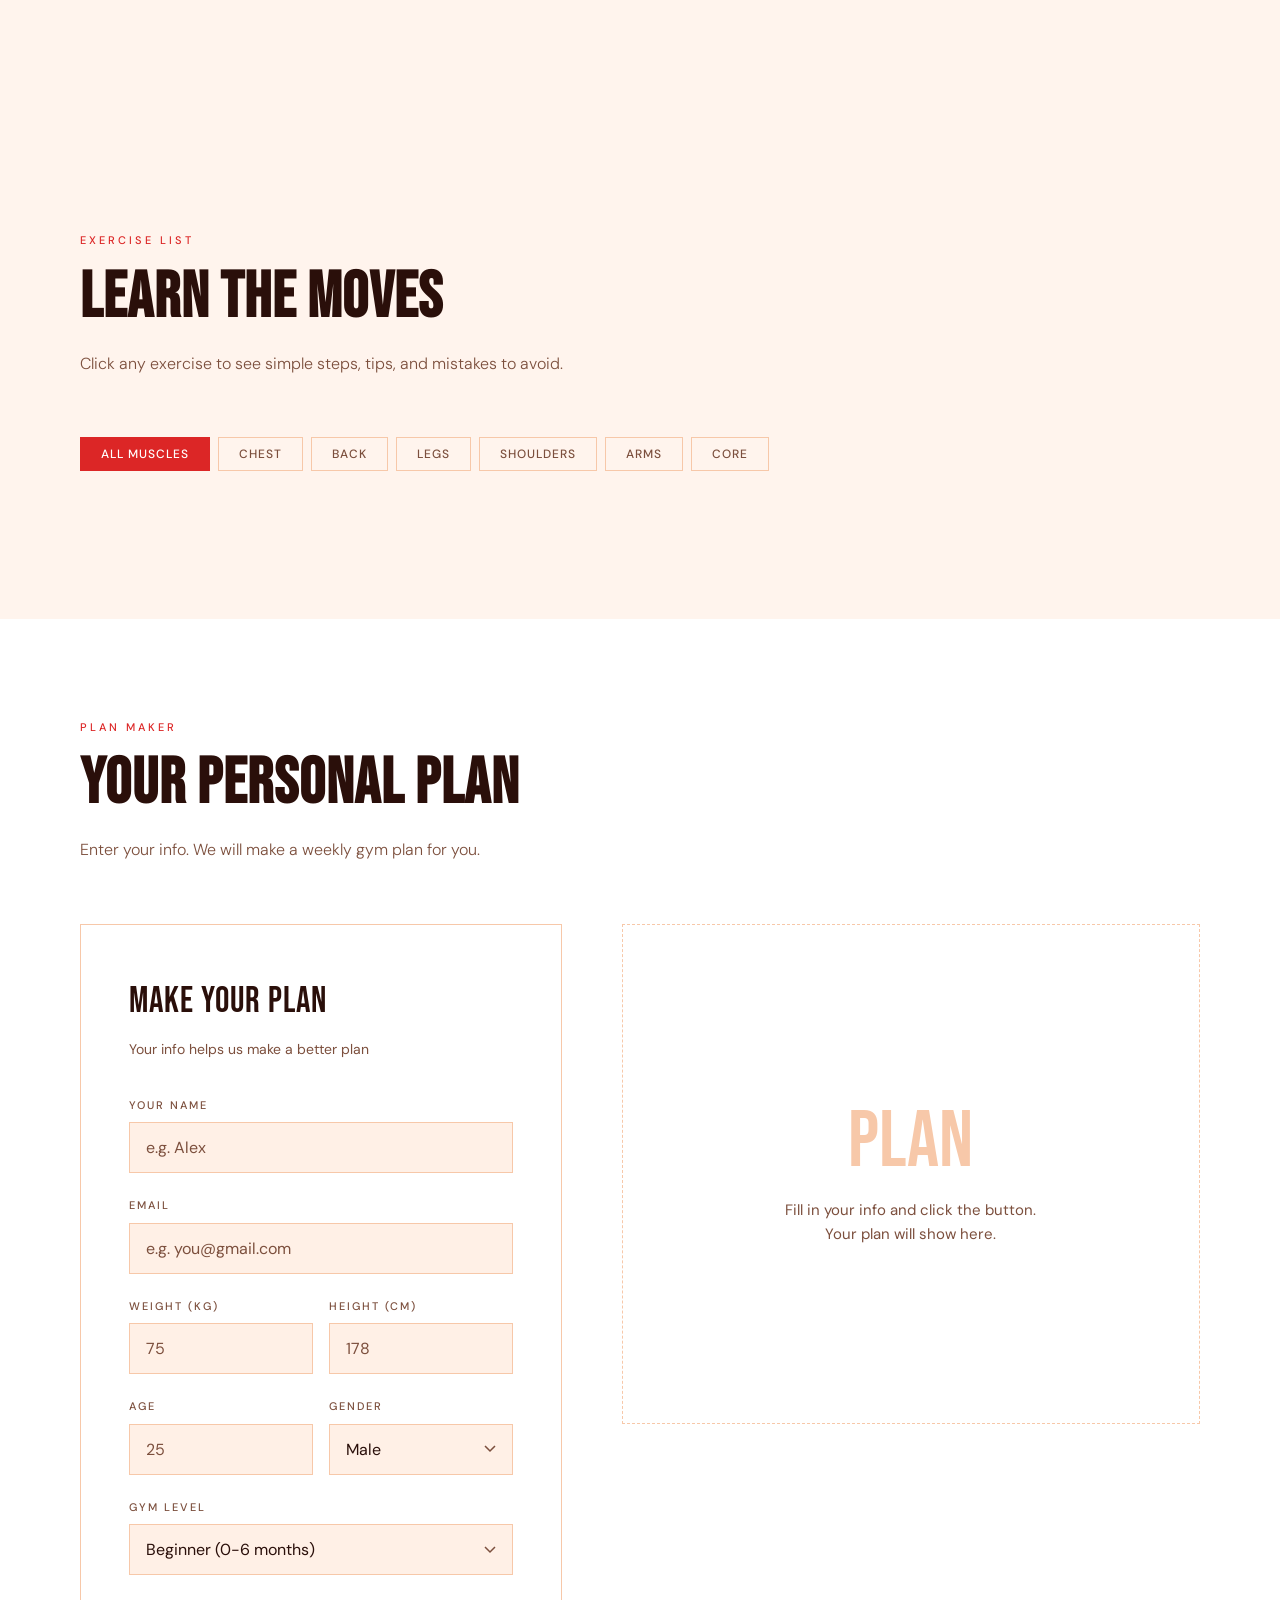
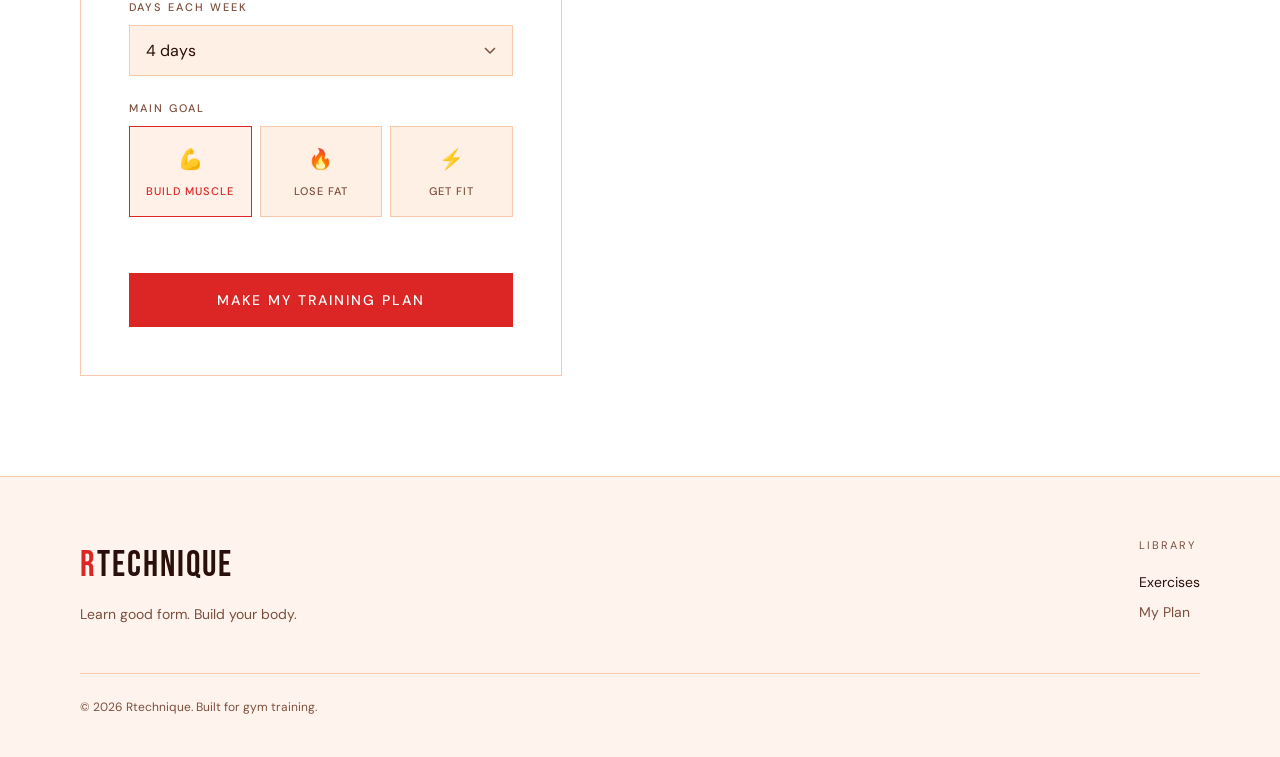
==== commit 87d128de: "index.html" ====
--- a/index.html
+++ b/index.html
@@ -11,7 +11,7 @@
 
 <!-- NAV -->
 <nav>
-  <div class="nav-logo">S<span>Technique</span></div>
+  <div class="nav-logo">R<span>Technique</span></div>
   <div class="nav-links">
     <a href="#exercises">Exercises</a>
     <a href="#planner">My Plan</a>
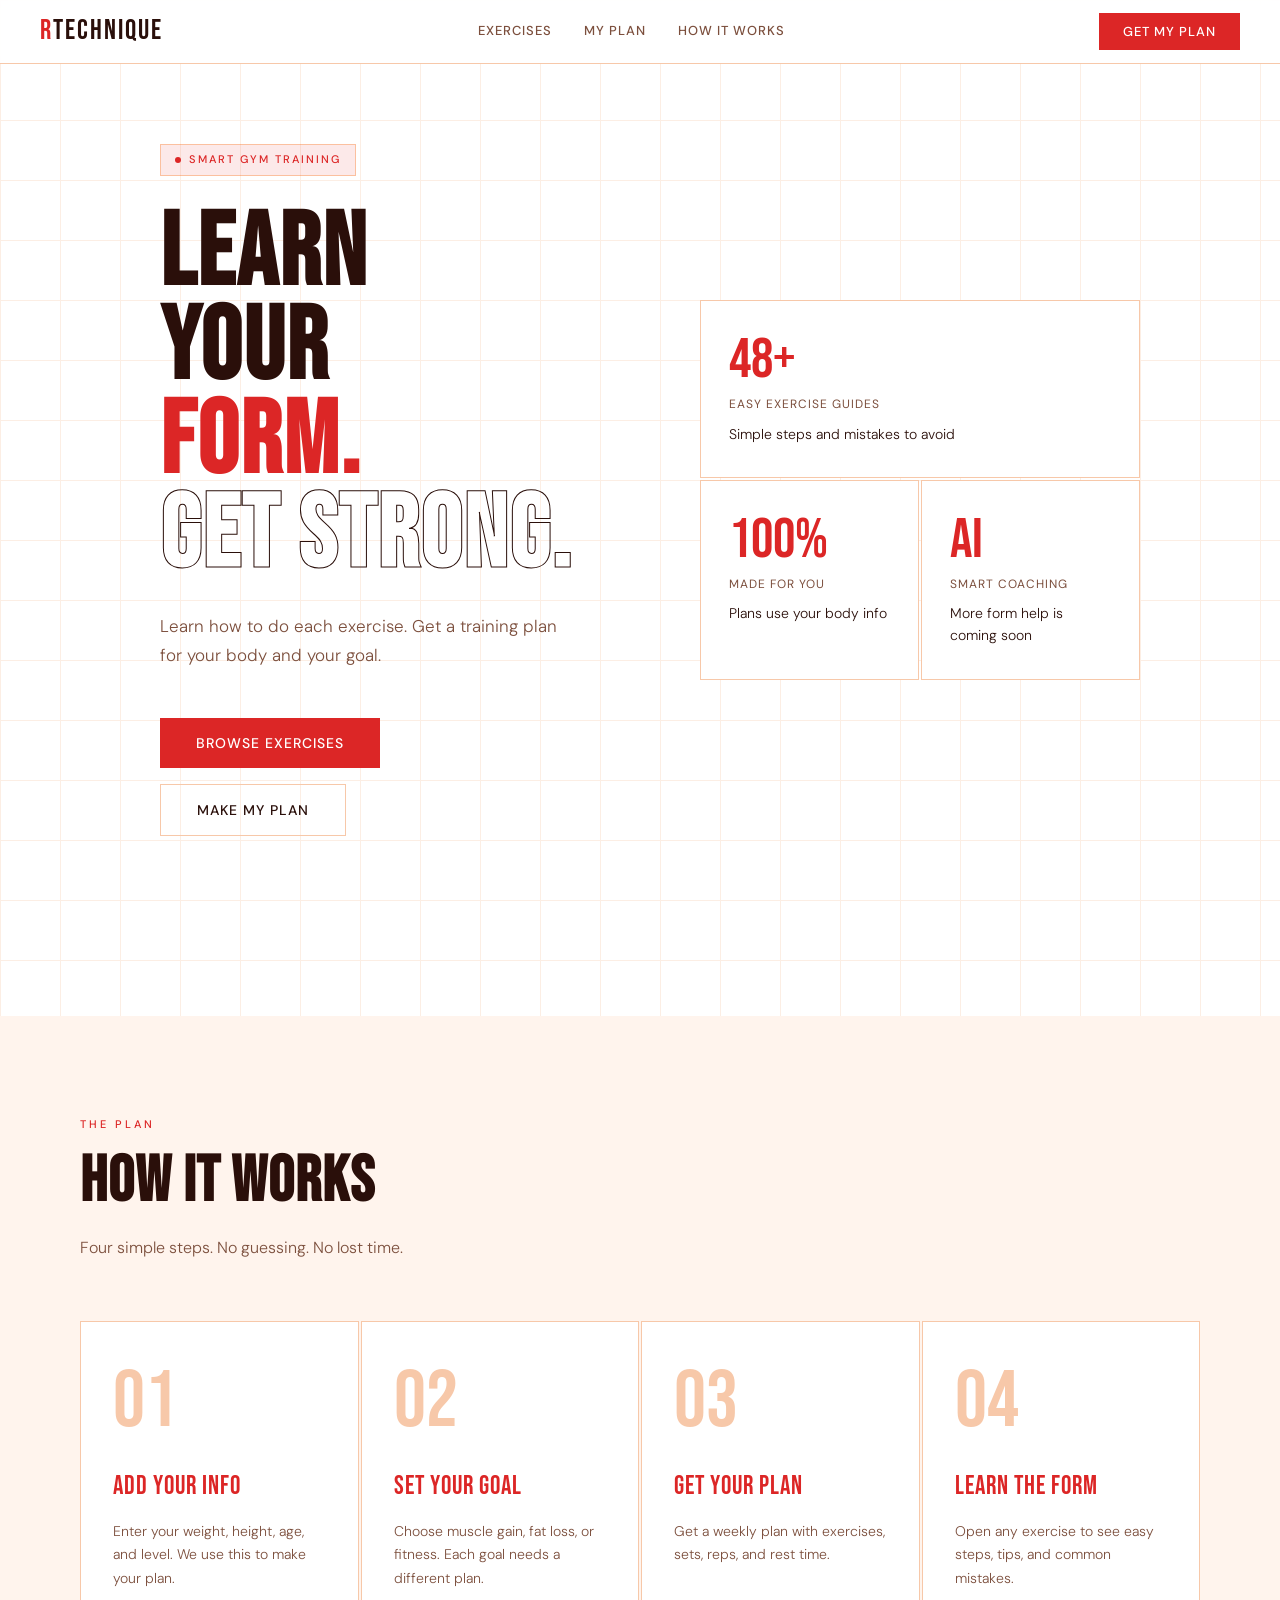
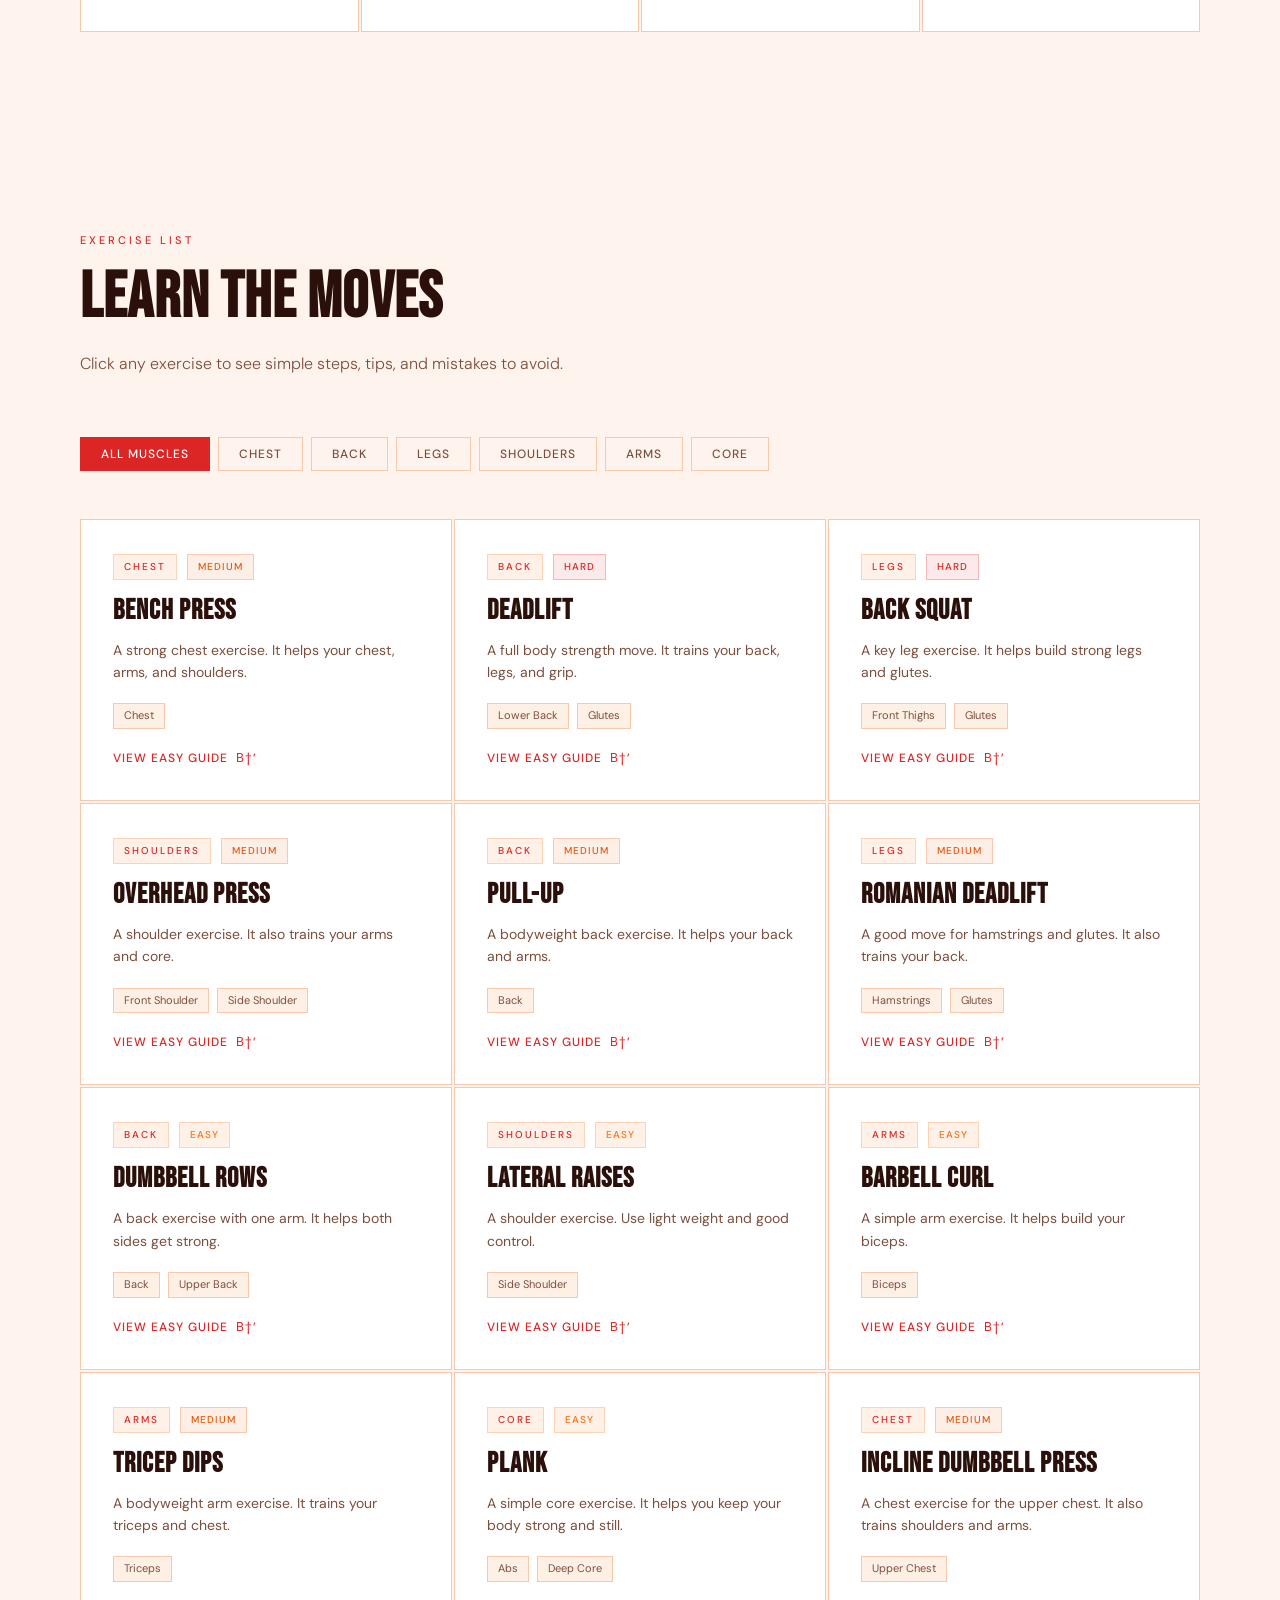
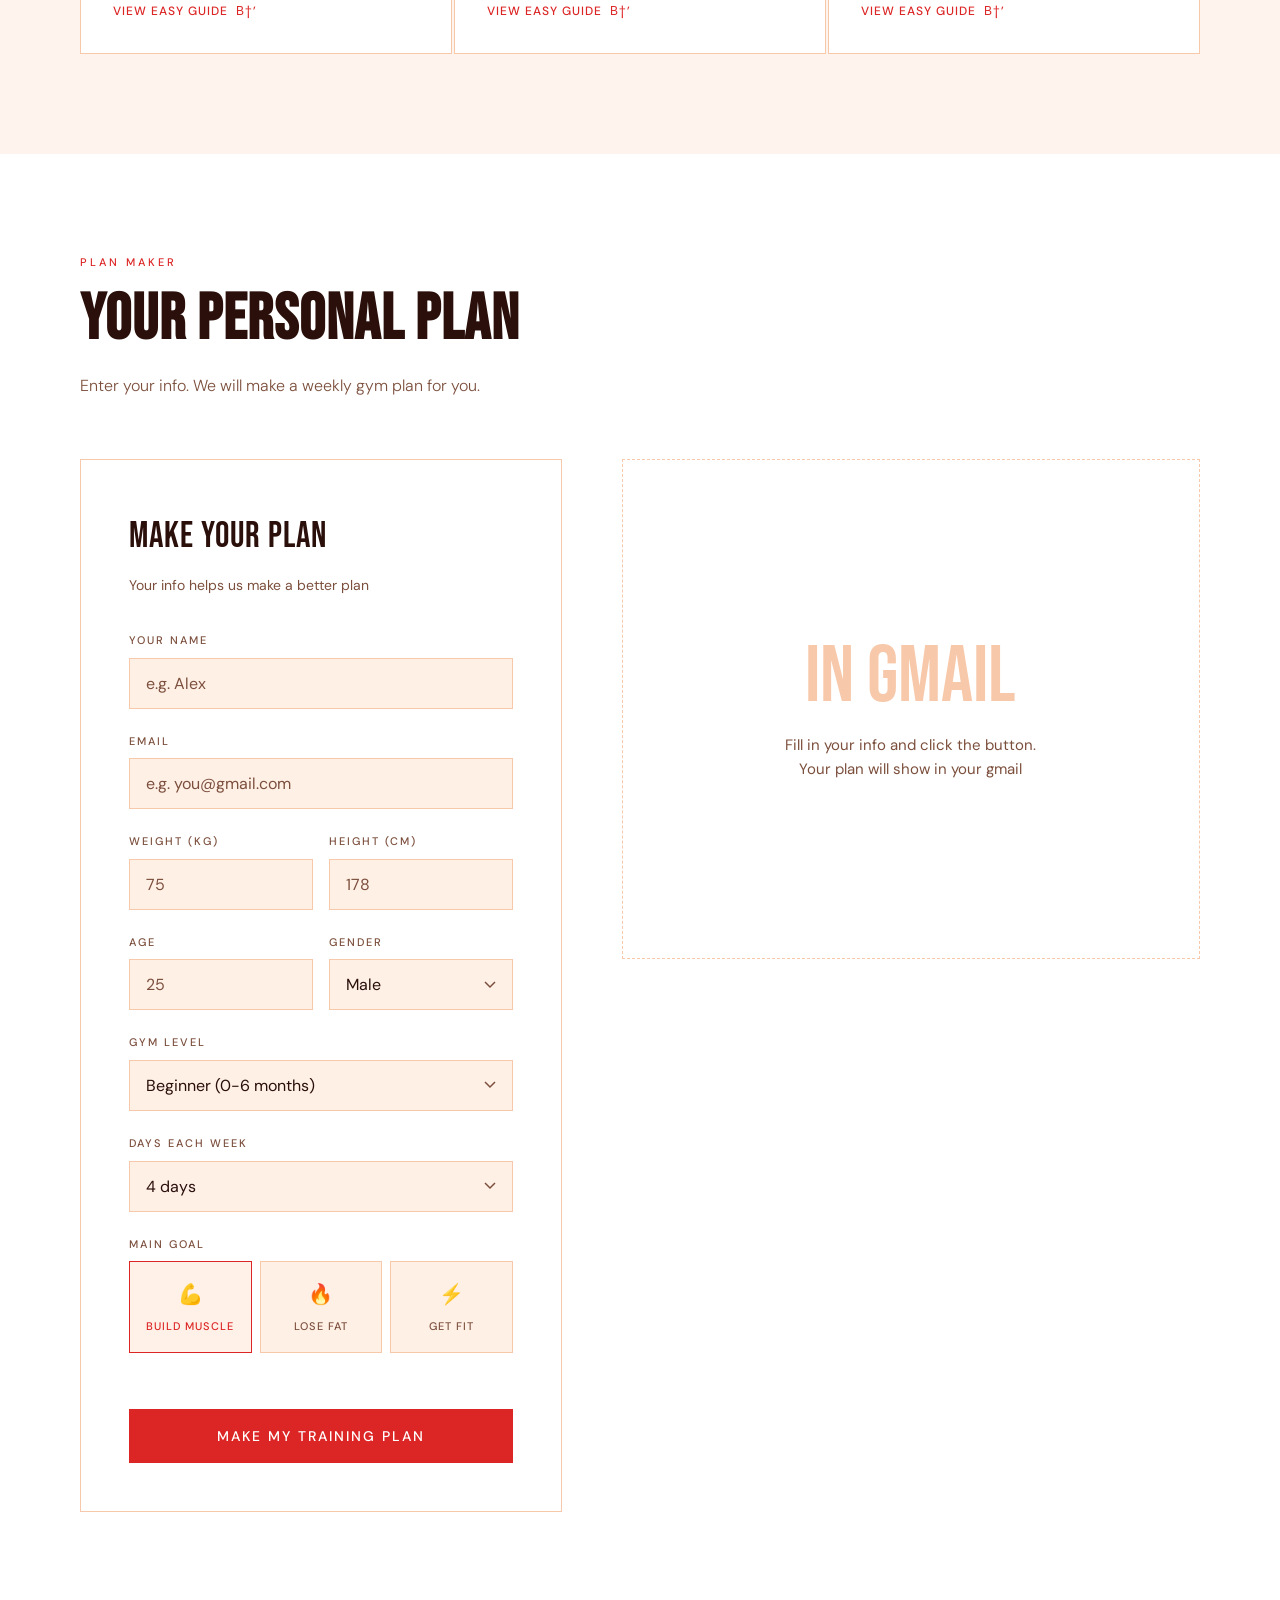
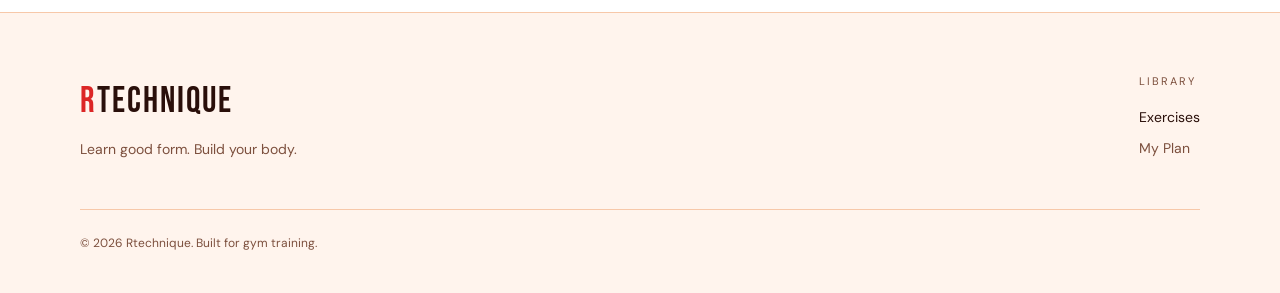
==== commit 08292a68: "Update index.html" ====
--- a/index.html
+++ b/index.html
@@ -206,8 +206,8 @@
 
     <div class="plan-output">
       <div class="plan-placeholder" id="planPlaceholder">
-        <div class="plan-placeholder-icon">PLAN</div>
-        <p class="plan-placeholder-text">Fill in your info and click the button.<br>Your plan will show here.</p>
+        <div class="plan-placeholder-icon">IN GMAIL</div>
+        <p class="plan-placeholder-text">Fill in your info and click the button.<br>Your plan will show in your gmail</p>
       </div>
       <div class="loading-state" id="loadingState">
         <div class="loader"></div>
@@ -246,7 +246,5 @@
   </div>
 </footer>
 <script src="script.js"></script>
-<script>
-</script>
 </body>
 </html>
